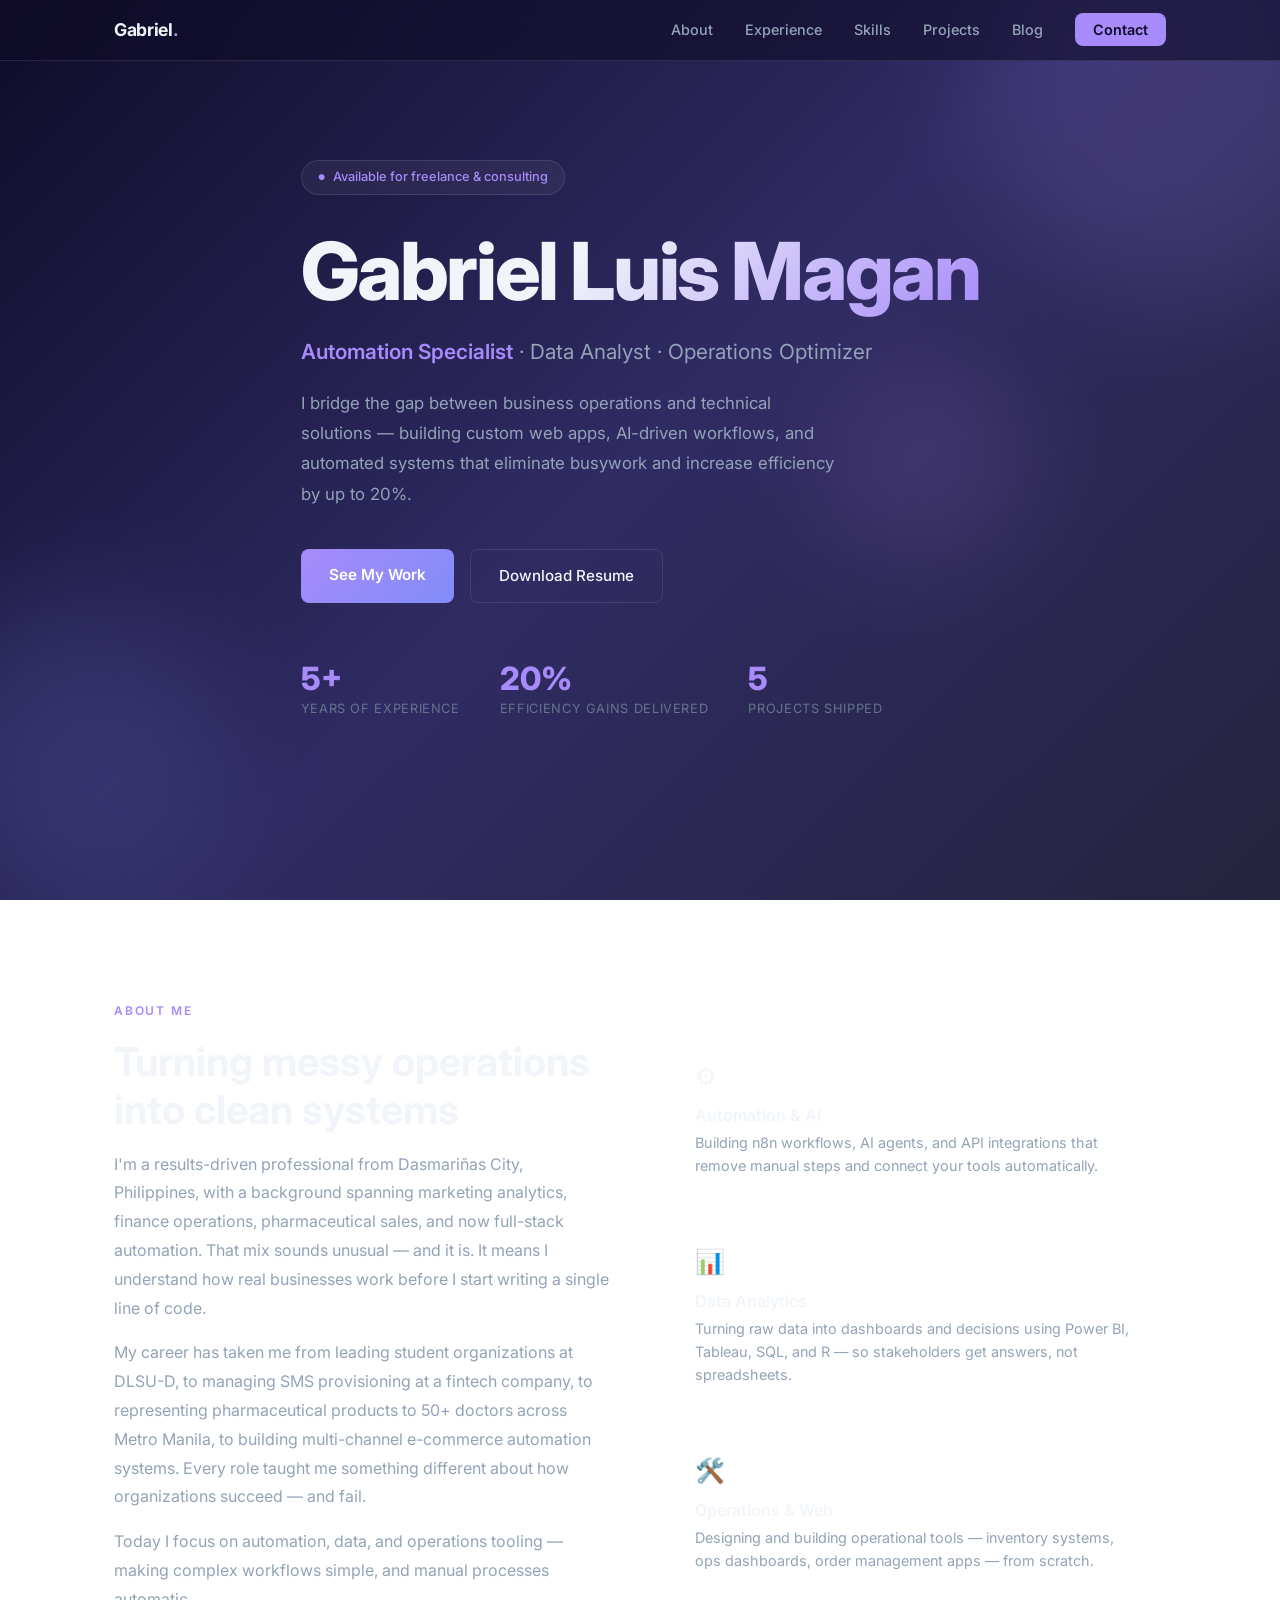
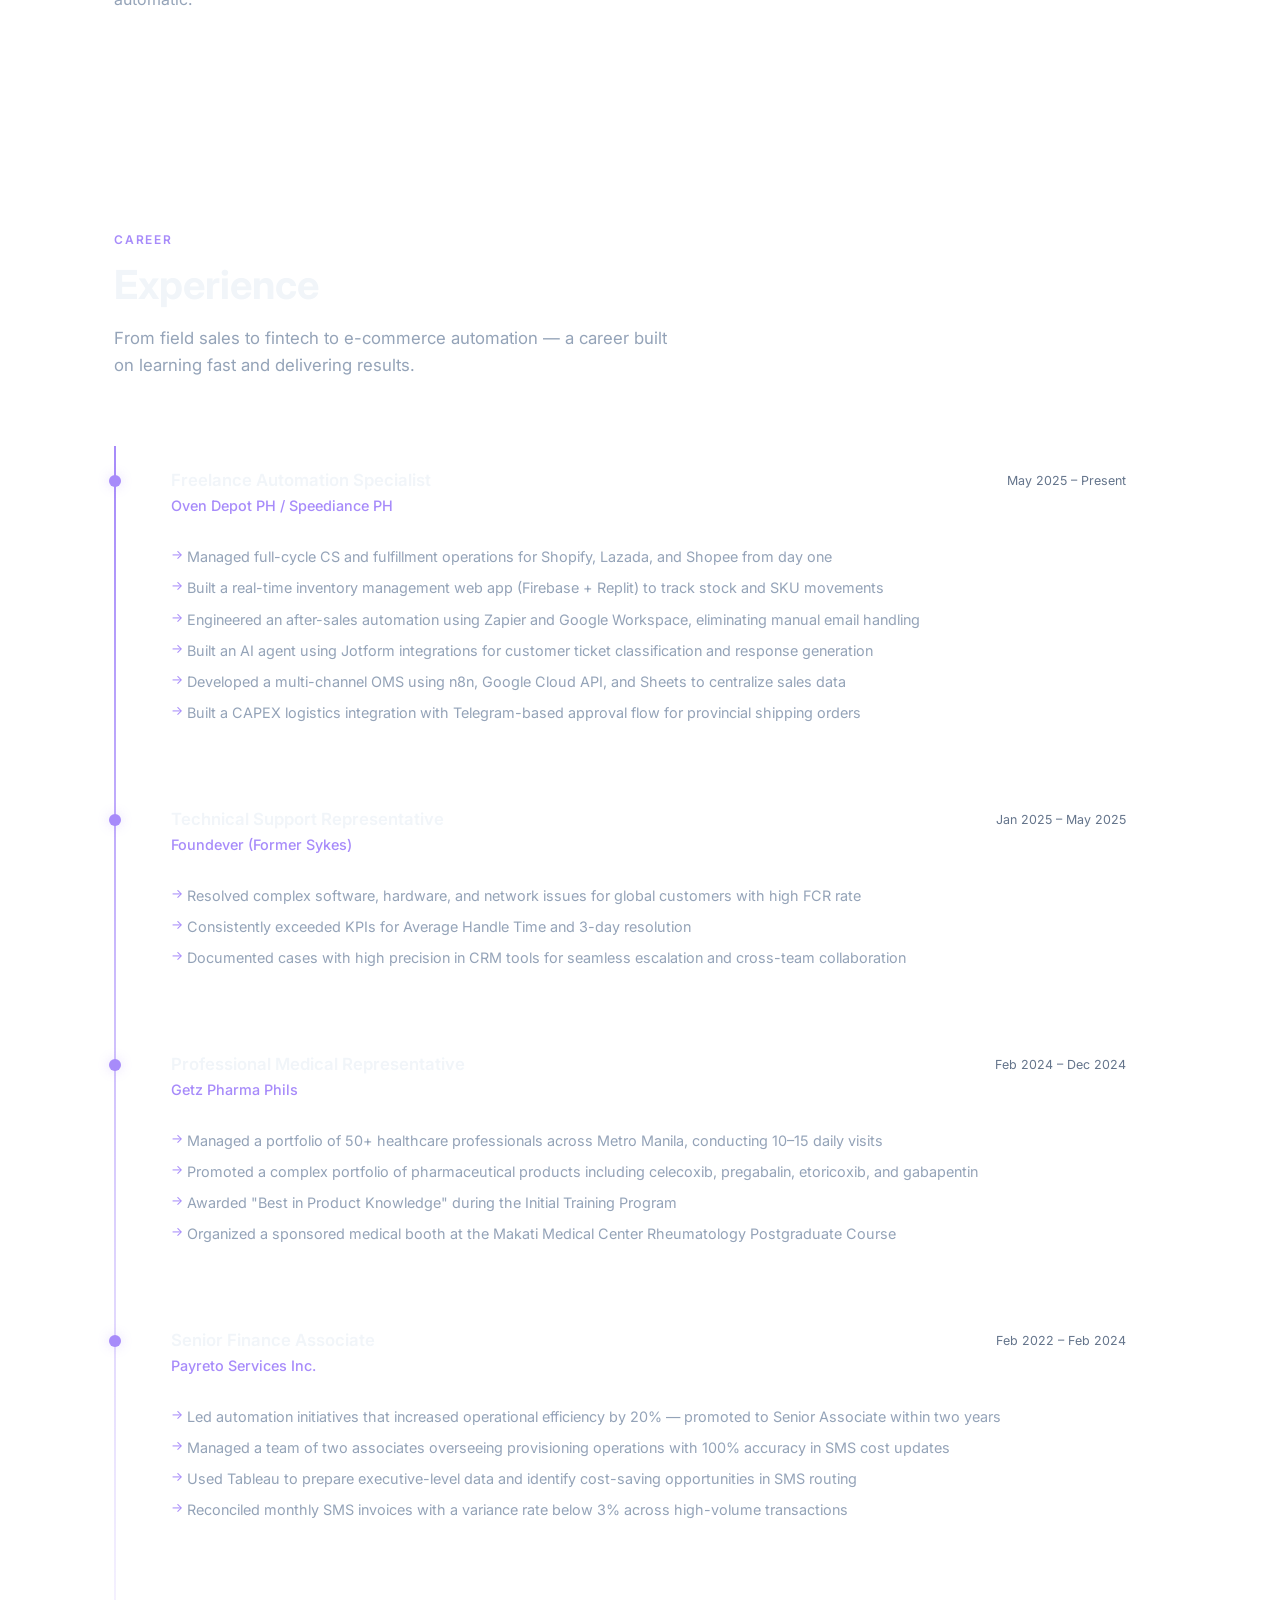
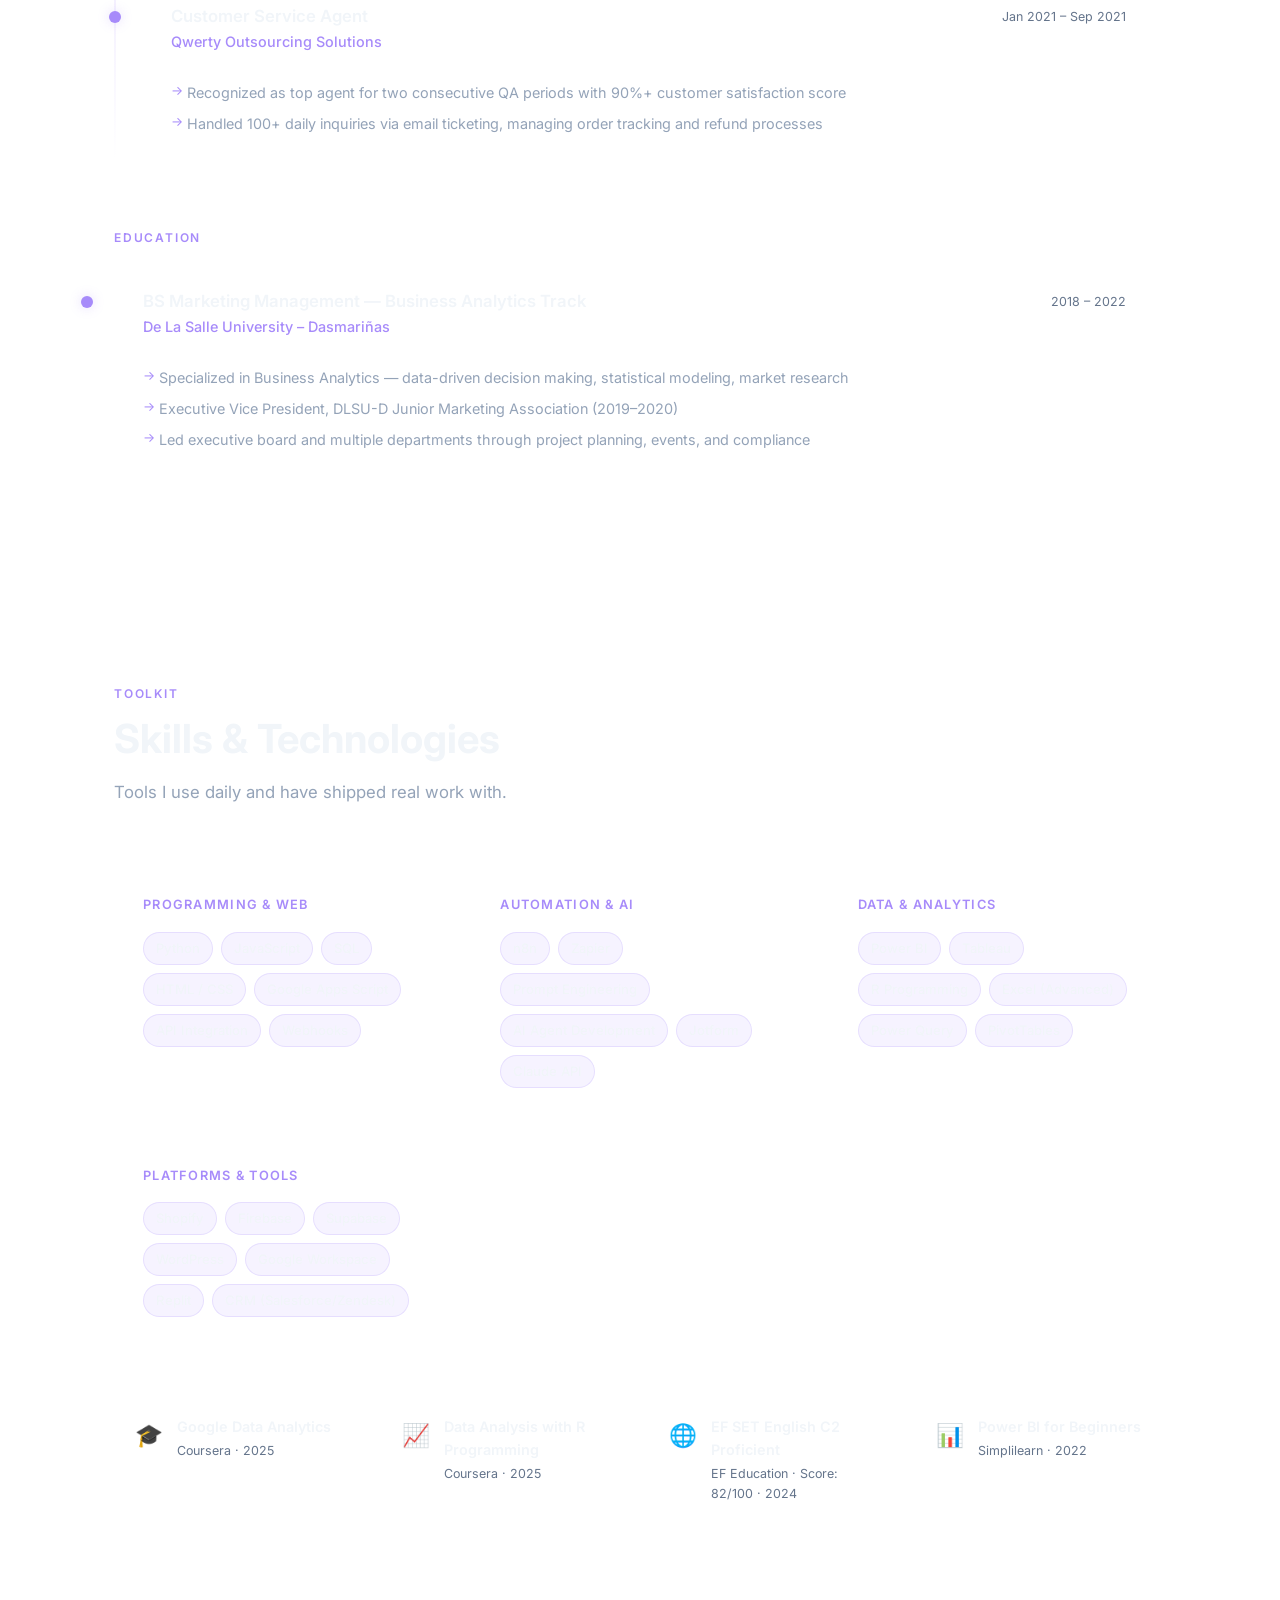
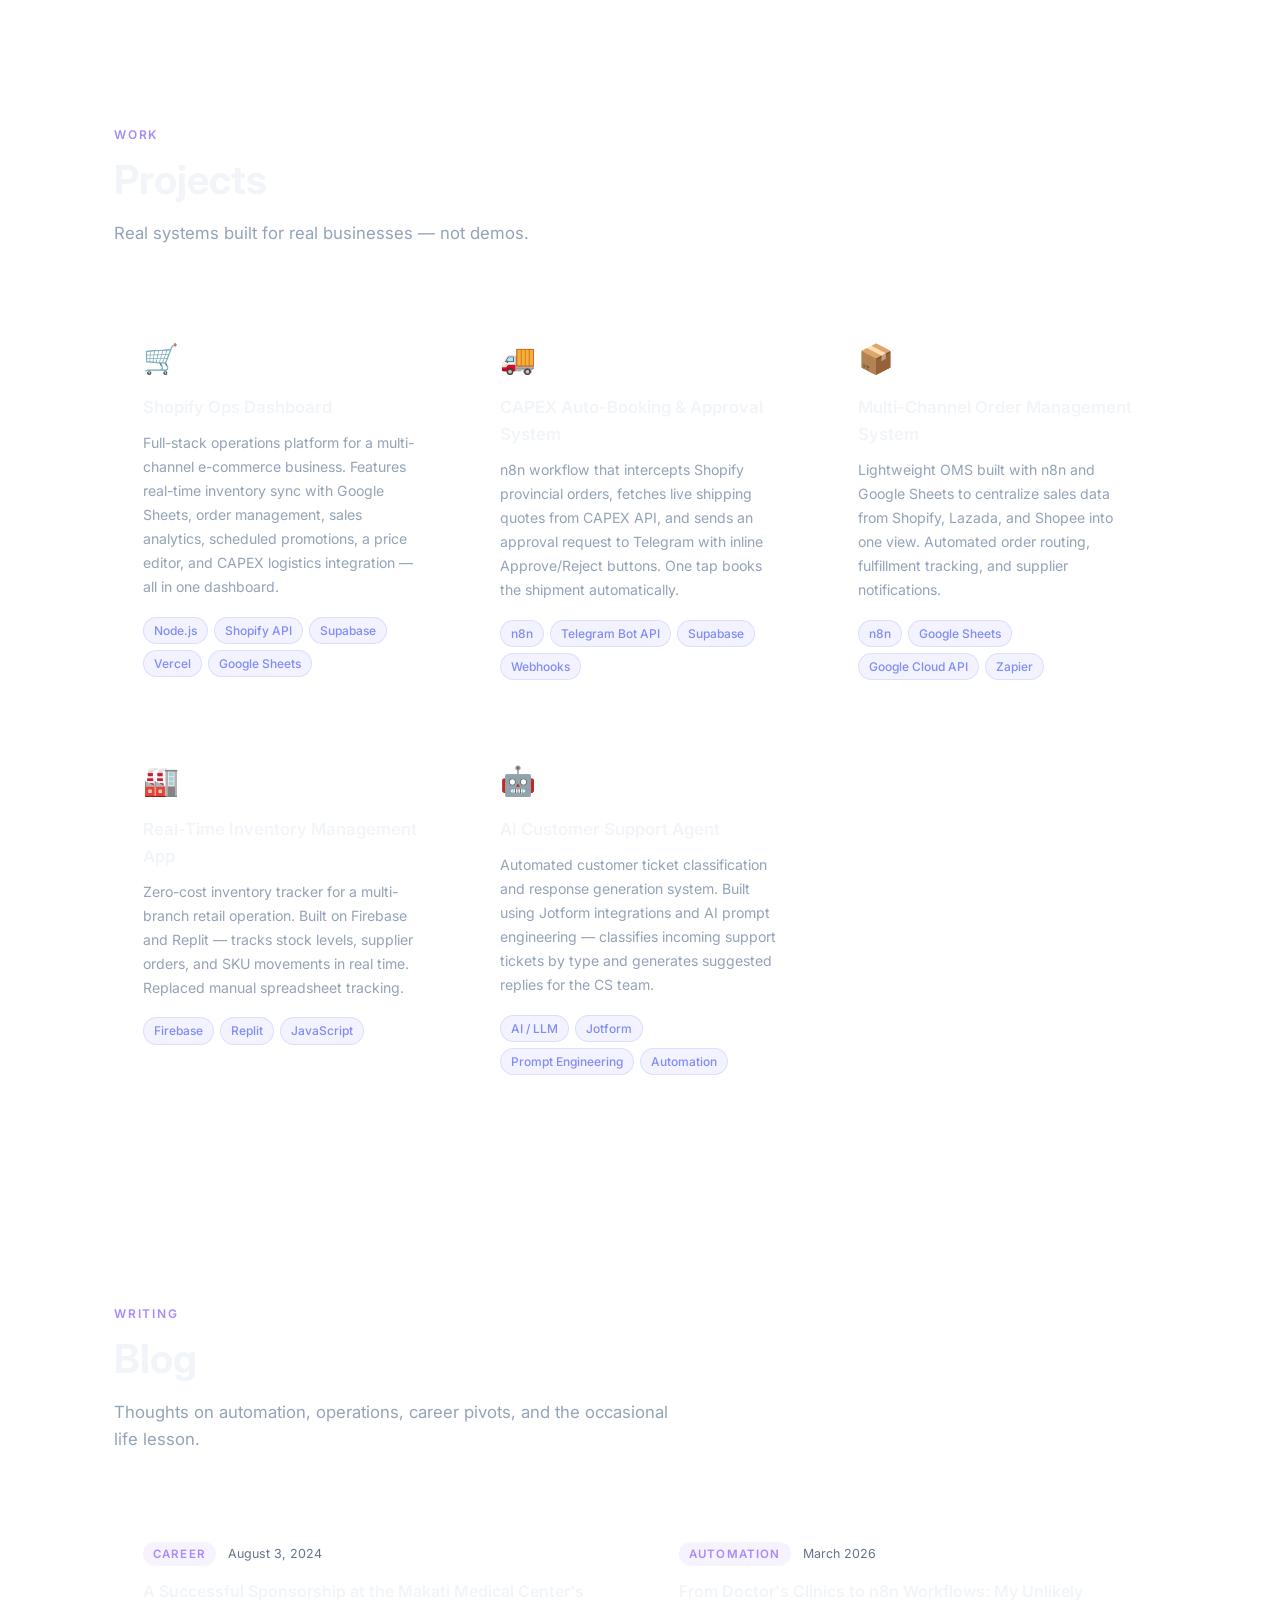
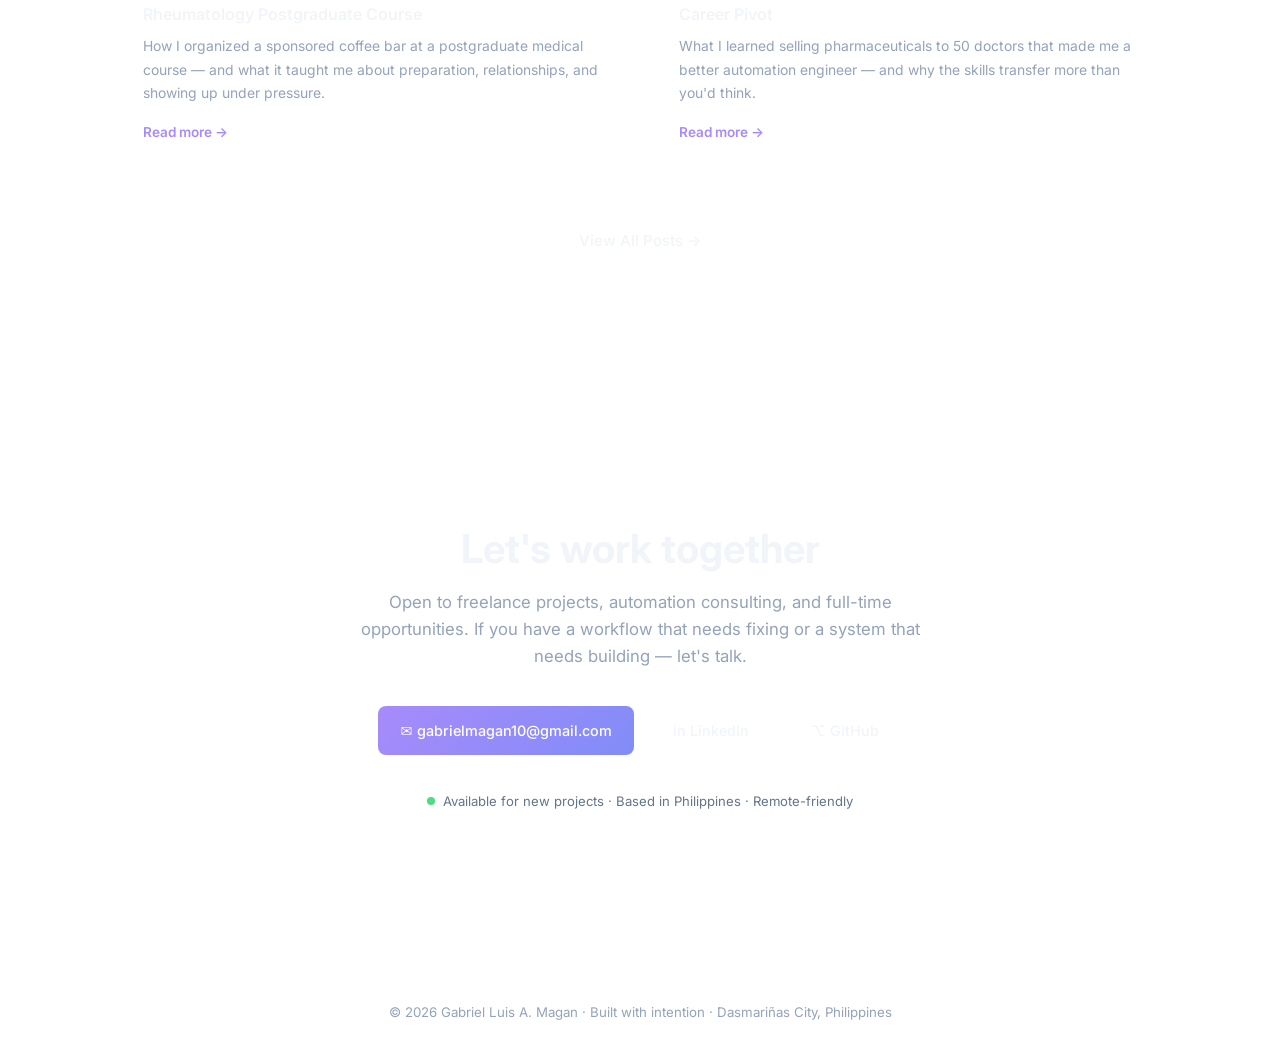
==== index.html @ c0987dbd "Initial commit — Gabriel Magan portfolio v2 Glassmorphism dark theme, full portfolio with experience" ====
<!DOCTYPE html>
<html lang="en">
<head>
  <meta charset="UTF-8" />
  <meta name="viewport" content="width=device-width, initial-scale=1.0" />
  <title>Gabriel Magan — Automation Specialist & Data Analyst</title>
  <meta name="description" content="Gabriel Luis Magan — Automation Specialist, Data Analyst, and Operations Optimizer based in the Philippines. Building systems that eliminate busywork and make data useful." />
  <meta property="og:title" content="Gabriel Magan — Automation Specialist & Data Analyst" />
  <meta property="og:description" content="Building systems that eliminate busywork, connect platforms, and make data useful." />
  <meta property="og:type" content="website" />
  <link rel="stylesheet" href="css/style.css" />
</head>
<body>

<!-- ══════════════════════════════════════
     NAVIGATION
══════════════════════════════════════ -->
<nav>
  <div class="nav-inner">
    <a href="#hero" class="nav-logo">Gabriel<span>.</span></a>
    <ul class="nav-links" id="navLinks">
      <li><a href="#about">About</a></li>
      <li><a href="#experience">Experience</a></li>
      <li><a href="#skills">Skills</a></li>
      <li><a href="#projects">Projects</a></li>
      <li><a href="#blog">Blog</a></li>
      <li><a href="#contact" class="nav-cta">Contact</a></li>
    </ul>
    <button class="nav-toggle" id="navToggle" aria-label="Toggle navigation">
      <span></span><span></span><span></span>
    </button>
  </div>
</nav>

<!-- ══════════════════════════════════════
     HERO
══════════════════════════════════════ -->
<section id="hero">
  <div class="shapes">
    <div class="shape shape-1"></div>
    <div class="shape shape-2"></div>
    <div class="shape shape-3"></div>
  </div>
  <div class="container">
    <div class="hero-content">
      <div class="hero-badge">Available for freelance & consulting</div>
      <h1 class="hero-name">Gabriel Luis Magan</h1>
      <p class="hero-title">
        <strong>Automation Specialist</strong> · Data Analyst · Operations Optimizer
      </p>
      <p class="hero-desc">
        I bridge the gap between business operations and technical solutions —
        building custom web apps, AI-driven workflows, and automated systems
        that eliminate busywork and increase efficiency by up to 20%.
      </p>
      <div class="hero-actions">
        <a href="#projects" class="btn-primary">See My Work</a>
        <a href="Gabriel_Luis_Magan_Resume_Feb2026.pdf" download class="btn-outline">Download Resume</a>
      </div>
      <div class="hero-stats">
        <div class="stat-item">
          <div class="stat-number">5+</div>
          <div class="stat-label">Years of Experience</div>
        </div>
        <div class="stat-item">
          <div class="stat-number">20%</div>
          <div class="stat-label">Efficiency Gains Delivered</div>
        </div>
        <div class="stat-item">
          <div class="stat-number">5</div>
          <div class="stat-label">Projects Shipped</div>
        </div>
      </div>
    </div>
  </div>
</section>

<!-- ══════════════════════════════════════
     ABOUT
══════════════════════════════════════ -->
<section id="about">
  <div class="container">
    <div class="about-grid">
      <div class="about-text">
        <p class="section-label">About Me</p>
        <h2 class="section-title">Turning messy operations into clean systems</h2>
        <p>
          I'm a results-driven professional from Dasmariñas City, Philippines, with a background spanning
          marketing analytics, finance operations, pharmaceutical sales, and now full-stack automation.
          That mix sounds unusual — and it is. It means I understand how real businesses work before I start
          writing a single line of code.
        </p>
        <p style="margin-top:16px">
          My career has taken me from leading student organizations at DLSU-D, to managing SMS provisioning
          at a fintech company, to representing pharmaceutical products to 50+ doctors across Metro Manila,
          to building multi-channel e-commerce automation systems. Every role taught me something different
          about how organizations succeed — and fail.
        </p>
        <p style="margin-top:16px">
          Today I focus on automation, data, and operations tooling — making complex workflows simple, and
          manual processes automatic.
        </p>
      </div>
      <div class="about-cards">
        <div class="glass about-card">
          <div class="about-card-icon">⚙️</div>
          <h3>Automation & AI</h3>
          <p>Building n8n workflows, AI agents, and API integrations that remove manual steps and connect your tools automatically.</p>
        </div>
        <div class="glass about-card">
          <div class="about-card-icon">📊</div>
          <h3>Data Analytics</h3>
          <p>Turning raw data into dashboards and decisions using Power BI, Tableau, SQL, and R — so stakeholders get answers, not spreadsheets.</p>
        </div>
        <div class="glass about-card">
          <div class="about-card-icon">🛠️</div>
          <h3>Operations & Web</h3>
          <p>Designing and building operational tools — inventory systems, ops dashboards, order management apps — from scratch.</p>
        </div>
      </div>
    </div>
  </div>
</section>

<!-- ══════════════════════════════════════
     EXPERIENCE
══════════════════════════════════════ -->
<section id="experience">
  <div class="container">
    <p class="section-label">Career</p>
    <h2 class="section-title">Experience</h2>
    <p class="section-sub">From field sales to fintech to e-commerce automation — a career built on learning fast and delivering results.</p>

    <div class="timeline">

      <div class="glass timeline-item">
        <div class="timeline-header">
          <div>
            <div class="timeline-role">Freelance Automation Specialist</div>
            <div class="timeline-company">Oven Depot PH / Speediance PH</div>
          </div>
          <span class="timeline-date">May 2025 – Present</span>
        </div>
        <ul class="timeline-bullets">
          <li>Managed full-cycle CS and fulfillment operations for Shopify, Lazada, and Shopee from day one</li>
          <li>Built a real-time inventory management web app (Firebase + Replit) to track stock and SKU movements</li>
          <li>Engineered an after-sales automation using Zapier and Google Workspace, eliminating manual email handling</li>
          <li>Built an AI agent using Jotform integrations for customer ticket classification and response generation</li>
          <li>Developed a multi-channel OMS using n8n, Google Cloud API, and Sheets to centralize sales data</li>
          <li>Built a CAPEX logistics integration with Telegram-based approval flow for provincial shipping orders</li>
        </ul>
      </div>

      <div class="glass timeline-item">
        <div class="timeline-header">
          <div>
            <div class="timeline-role">Technical Support Representative</div>
            <div class="timeline-company">Foundever (Former Sykes)</div>
          </div>
          <span class="timeline-date">Jan 2025 – May 2025</span>
        </div>
        <ul class="timeline-bullets">
          <li>Resolved complex software, hardware, and network issues for global customers with high FCR rate</li>
          <li>Consistently exceeded KPIs for Average Handle Time and 3-day resolution</li>
          <li>Documented cases with high precision in CRM tools for seamless escalation and cross-team collaboration</li>
        </ul>
      </div>

      <div class="glass timeline-item">
        <div class="timeline-header">
          <div>
            <div class="timeline-role">Professional Medical Representative</div>
            <div class="timeline-company">Getz Pharma Phils</div>
          </div>
          <span class="timeline-date">Feb 2024 – Dec 2024</span>
        </div>
        <ul class="timeline-bullets">
          <li>Managed a portfolio of 50+ healthcare professionals across Metro Manila, conducting 10–15 daily visits</li>
          <li>Promoted a complex portfolio of pharmaceutical products including celecoxib, pregabalin, etoricoxib, and gabapentin</li>
          <li>Awarded "Best in Product Knowledge" during the Initial Training Program</li>
          <li>Organized a sponsored medical booth at the Makati Medical Center Rheumatology Postgraduate Course</li>
        </ul>
      </div>

      <div class="glass timeline-item">
        <div class="timeline-header">
          <div>
            <div class="timeline-role">Senior Finance Associate</div>
            <div class="timeline-company">Payreto Services Inc.</div>
          </div>
          <span class="timeline-date">Feb 2022 – Feb 2024</span>
        </div>
        <ul class="timeline-bullets">
          <li>Led automation initiatives that increased operational efficiency by 20% — promoted to Senior Associate within two years</li>
          <li>Managed a team of two associates overseeing provisioning operations with 100% accuracy in SMS cost updates</li>
          <li>Used Tableau to prepare executive-level data and identify cost-saving opportunities in SMS routing</li>
          <li>Reconciled monthly SMS invoices with a variance rate below 3% across high-volume transactions</li>
        </ul>
      </div>

      <div class="glass timeline-item">
        <div class="timeline-header">
          <div>
            <div class="timeline-role">Customer Service Agent</div>
            <div class="timeline-company">Qwerty Outsourcing Solutions</div>
          </div>
          <span class="timeline-date">Jan 2021 – Sep 2021</span>
        </div>
        <ul class="timeline-bullets">
          <li>Recognized as top agent for two consecutive QA periods with 90%+ customer satisfaction score</li>
          <li>Handled 100+ daily inquiries via email ticketing, managing order tracking and refund processes</li>
        </ul>
      </div>

    </div>

    <!-- Education -->
    <div style="margin-top: 60px;">
      <p class="section-label">Education</p>
      <div class="glass timeline-item" style="margin-bottom:0">
        <div class="timeline-header">
          <div>
            <div class="timeline-role">BS Marketing Management — Business Analytics Track</div>
            <div class="timeline-company">De La Salle University – Dasmariñas</div>
          </div>
          <span class="timeline-date">2018 – 2022</span>
        </div>
        <ul class="timeline-bullets">
          <li>Specialized in Business Analytics — data-driven decision making, statistical modeling, market research</li>
          <li>Executive Vice President, DLSU-D Junior Marketing Association (2019–2020)</li>
          <li>Led executive board and multiple departments through project planning, events, and compliance</li>
        </ul>
      </div>
    </div>

  </div>
</section>

<!-- ══════════════════════════════════════
     SKILLS
══════════════════════════════════════ -->
<section id="skills">
  <div class="container">
    <p class="section-label">Toolkit</p>
    <h2 class="section-title">Skills & Technologies</h2>
    <p class="section-sub">Tools I use daily and have shipped real work with.</p>

    <div class="skills-grid">
      <div class="glass skill-group">
        <div class="skill-group-title">Programming & Web</div>
        <div class="skill-tags">
          <span class="skill-tag">Python</span>
          <span class="skill-tag">JavaScript</span>
          <span class="skill-tag">SQL</span>
          <span class="skill-tag">HTML / CSS</span>
          <span class="skill-tag">Google Apps Script</span>
          <span class="skill-tag">API Integration</span>
          <span class="skill-tag">Webhooks</span>
        </div>
      </div>
      <div class="glass skill-group">
        <div class="skill-group-title">Automation & AI</div>
        <div class="skill-tags">
          <span class="skill-tag">n8n</span>
          <span class="skill-tag">Zapier</span>
          <span class="skill-tag">Prompt Engineering</span>
          <span class="skill-tag">AI Agent Development</span>
          <span class="skill-tag">Jotform</span>
          <span class="skill-tag">Claude API</span>
        </div>
      </div>
      <div class="glass skill-group">
        <div class="skill-group-title">Data & Analytics</div>
        <div class="skill-tags">
          <span class="skill-tag">Power BI</span>
          <span class="skill-tag">Tableau</span>
          <span class="skill-tag">R Programming</span>
          <span class="skill-tag">Excel (Advanced)</span>
          <span class="skill-tag">Power Query</span>
          <span class="skill-tag">PivotTables</span>
        </div>
      </div>
      <div class="glass skill-group">
        <div class="skill-group-title">Platforms & Tools</div>
        <div class="skill-tags">
          <span class="skill-tag">Shopify</span>
          <span class="skill-tag">Firebase</span>
          <span class="skill-tag">Supabase</span>
          <span class="skill-tag">WordPress</span>
          <span class="skill-tag">Google Workspace</span>
          <span class="skill-tag">Replit</span>
          <span class="skill-tag">CRM (Salesforce/Zendesk)</span>
        </div>
      </div>
    </div>

    <!-- Certifications -->
    <div class="certs-grid">
      <div class="glass cert-card">
        <div class="cert-icon">🎓</div>
        <div>
          <div class="cert-name">Google Data Analytics</div>
          <div class="cert-issuer">Coursera · 2025</div>
        </div>
      </div>
      <div class="glass cert-card">
        <div class="cert-icon">📈</div>
        <div>
          <div class="cert-name">Data Analysis with R Programming</div>
          <div class="cert-issuer">Coursera · 2025</div>
        </div>
      </div>
      <div class="glass cert-card">
        <div class="cert-icon">🌐</div>
        <div>
          <div class="cert-name">EF SET English C2 Proficient</div>
          <div class="cert-issuer">EF Education · Score: 82/100 · 2024</div>
        </div>
      </div>
      <div class="glass cert-card">
        <div class="cert-icon">📊</div>
        <div>
          <div class="cert-name">Power BI for Beginners</div>
          <div class="cert-issuer">Simplilearn · 2022</div>
        </div>
      </div>
    </div>

  </div>
</section>

<!-- ══════════════════════════════════════
     PROJECTS
══════════════════════════════════════ -->
<section id="projects">
  <div class="container">
    <p class="section-label">Work</p>
    <h2 class="section-title">Projects</h2>
    <p class="section-sub">Real systems built for real businesses — not demos.</p>

    <div class="projects-grid">

      <div class="glass project-card">
        <div class="project-header">
          <div class="project-icon">🛒</div>
        </div>
        <div class="project-title">Shopify Ops Dashboard</div>
        <p class="project-desc">
          Full-stack operations platform for a multi-channel e-commerce business. Features real-time inventory sync with Google Sheets, order management, sales analytics, scheduled promotions, a price editor, and CAPEX logistics integration — all in one dashboard.
        </p>
        <div class="project-tags">
          <span class="project-tag">Node.js</span>
          <span class="project-tag">Shopify API</span>
          <span class="project-tag">Supabase</span>
          <span class="project-tag">Vercel</span>
          <span class="project-tag">Google Sheets</span>
        </div>
      </div>

      <div class="glass project-card">
        <div class="project-header">
          <div class="project-icon">🚚</div>
        </div>
        <div class="project-title">CAPEX Auto-Booking & Approval System</div>
        <p class="project-desc">
          n8n workflow that intercepts Shopify provincial orders, fetches live shipping quotes from CAPEX API, and sends an approval request to Telegram with inline Approve/Reject buttons. One tap books the shipment automatically.
        </p>
        <div class="project-tags">
          <span class="project-tag">n8n</span>
          <span class="project-tag">Telegram Bot API</span>
          <span class="project-tag">Supabase</span>
          <span class="project-tag">Webhooks</span>
        </div>
      </div>

      <div class="glass project-card">
        <div class="project-header">
          <div class="project-icon">📦</div>
        </div>
        <div class="project-title">Multi-Channel Order Management System</div>
        <p class="project-desc">
          Lightweight OMS built with n8n and Google Sheets to centralize sales data from Shopify, Lazada, and Shopee into one view. Automated order routing, fulfillment tracking, and supplier notifications.
        </p>
        <div class="project-tags">
          <span class="project-tag">n8n</span>
          <span class="project-tag">Google Sheets</span>
          <span class="project-tag">Google Cloud API</span>
          <span class="project-tag">Zapier</span>
        </div>
      </div>

      <div class="glass project-card">
        <div class="project-header">
          <div class="project-icon">🏭</div>
        </div>
        <div class="project-title">Real-Time Inventory Management App</div>
        <p class="project-desc">
          Zero-cost inventory tracker for a multi-branch retail operation. Built on Firebase and Replit — tracks stock levels, supplier orders, and SKU movements in real time. Replaced manual spreadsheet tracking.
        </p>
        <div class="project-tags">
          <span class="project-tag">Firebase</span>
          <span class="project-tag">Replit</span>
          <span class="project-tag">JavaScript</span>
        </div>
      </div>

      <div class="glass project-card">
        <div class="project-header">
          <div class="project-icon">🤖</div>
        </div>
        <div class="project-title">AI Customer Support Agent</div>
        <p class="project-desc">
          Automated customer ticket classification and response generation system. Built using Jotform integrations and AI prompt engineering — classifies incoming support tickets by type and generates suggested replies for the CS team.
        </p>
        <div class="project-tags">
          <span class="project-tag">AI / LLM</span>
          <span class="project-tag">Jotform</span>
          <span class="project-tag">Prompt Engineering</span>
          <span class="project-tag">Automation</span>
        </div>
      </div>

    </div>
  </div>
</section>

<!-- ══════════════════════════════════════
     BLOG
══════════════════════════════════════ -->
<section id="blog">
  <div class="container">
    <p class="section-label">Writing</p>
    <h2 class="section-title">Blog</h2>
    <p class="section-sub">Thoughts on automation, operations, career pivots, and the occasional life lesson.</p>

    <div class="blog-grid" id="blogPreview">
      <!-- Loaded by JS -->
    </div>

    <div class="blog-cta">
      <a href="blog/index.html" class="btn-outline">View All Posts →</a>
    </div>
  </div>
</section>

<!-- ══════════════════════════════════════
     CONTACT
══════════════════════════════════════ -->
<section id="contact">
  <div class="container">
    <div class="contact-wrapper">
      <div class="glass contact-card">
        <h2>Let's work together</h2>
        <p>
          Open to freelance projects, automation consulting, and full-time opportunities.
          If you have a workflow that needs fixing or a system that needs building — let's talk.
        </p>
        <div class="contact-links">
          <a href="mailto:gabrielmagan10@gmail.com" class="contact-link contact-link-primary">
            ✉ gabrielmagan10@gmail.com
          </a>
          <a href="https://linkedin.com/in/gabriel-magan" target="_blank" rel="noopener" class="contact-link contact-link-glass">
            in LinkedIn
          </a>
          <a href="https://github.com/individualad3720" target="_blank" rel="noopener" class="contact-link contact-link-glass">
            ⌥ GitHub
          </a>
        </div>
        <div class="contact-availability">
          <span class="avail-dot"></span>
          Available for new projects · Based in Philippines · Remote-friendly
        </div>
      </div>
    </div>
  </div>
</section>

<!-- ══════════════════════════════════════
     FOOTER
══════════════════════════════════════ -->
<footer>
  <div class="container">
    <p>© 2026 Gabriel Luis A. Magan · Built with intention · Dasmariñas City, Philippines</p>
  </div>
</footer>

<script src="js/main.js"></script>
</body>
</html>
---- css/style.css ----
/* =============================================
   GABRIEL MAGAN — Portfolio
   Glassmorphism Dark Theme
   ============================================= */

@import url('https://fonts.googleapis.com/css2?family=Inter:wght@300;400;500;600;700;800&display=swap');

/* ── Reset & Base ── */
*, *::before, *::after { box-sizing: border-box; margin: 0; padding: 0; }

:root {
  --bg-start: #0f0c29;
  --bg-mid: #302b63;
  --bg-end: #24243e;
  --accent: #a78bfa;
  --accent2: #818cf8;
  --accent-glow: rgba(167, 139, 250, 0.3);
  --glass-bg: rgba(255, 255, 255, 0.05);
  --glass-border: rgba(255, 255, 255, 0.1);
  --glass-hover: rgba(255, 255, 255, 0.08);
  --text: #f1f5f9;
  --text-muted: #94a3b8;
  --text-dim: #64748b;
  --radius: 16px;
  --radius-sm: 8px;
  --transition: 0.3s ease;
}

html { scroll-behavior: smooth; }

body {
  font-family: 'Inter', system-ui, sans-serif;
  background: linear-gradient(135deg, var(--bg-start) 0%, var(--bg-mid) 50%, var(--bg-end) 100%);
  background-attachment: fixed;
  color: var(--text);
  line-height: 1.6;
  min-height: 100vh;
  overflow-x: hidden;
}

/* ── Typography ── */
h1, h2, h3, h4 { line-height: 1.2; font-weight: 700; }
h1 { font-size: clamp(2.5rem, 6vw, 4.5rem); }
h2 { font-size: clamp(1.8rem, 4vw, 2.5rem); }
h3 { font-size: 1.25rem; font-weight: 600; }
p { color: var(--text-muted); }
a { color: var(--accent); text-decoration: none; transition: color var(--transition); }
a:hover { color: var(--accent2); }

/* ── Layout ── */
.container { max-width: 1100px; margin: 0 auto; padding: 0 24px; }
section { padding: 100px 0; }

.section-label {
  font-size: 0.75rem;
  font-weight: 600;
  letter-spacing: 0.15em;
  text-transform: uppercase;
  color: var(--accent);
  margin-bottom: 12px;
}

.section-title {
  font-size: clamp(1.8rem, 4vw, 2.5rem);
  margin-bottom: 16px;
}

.section-sub {
  color: var(--text-muted);
  font-size: 1.05rem;
  max-width: 560px;
  margin-bottom: 60px;
}

/* ── Glass Card ── */
.glass {
  background: var(--glass-bg);
  backdrop-filter: blur(12px);
  -webkit-backdrop-filter: blur(12px);
  border: 1px solid var(--glass-border);
  border-radius: var(--radius);
  transition: background var(--transition), border-color var(--transition), transform var(--transition);
}
.glass:hover {
  background: var(--glass-hover);
  border-color: rgba(167, 139, 250, 0.25);
  transform: translateY(-2px);
}

/* ── Navigation ── */
nav {
  position: fixed;
  top: 0; left: 0; right: 0;
  z-index: 100;
  padding: 16px 0;
  background: rgba(15, 12, 41, 0.6);
  backdrop-filter: blur(20px);
  -webkit-backdrop-filter: blur(20px);
  border-bottom: 1px solid var(--glass-border);
  transition: background var(--transition);
}

.nav-inner {
  display: flex;
  align-items: center;
  justify-content: space-between;
  max-width: 1100px;
  margin: 0 auto;
  padding: 0 24px;
}

.nav-logo {
  font-weight: 700;
  font-size: 1.1rem;
  color: var(--text);
  letter-spacing: -0.02em;
}
.nav-logo span { color: var(--accent); }

.nav-links {
  display: flex;
  gap: 32px;
  list-style: none;
}
.nav-links a {
  color: var(--text-muted);
  font-size: 0.9rem;
  font-weight: 500;
  transition: color var(--transition);
}
.nav-links a:hover { color: var(--accent); }

.nav-cta {
  background: var(--accent);
  color: #0f0c29 !important;
  padding: 8px 18px;
  border-radius: 8px;
  font-weight: 600 !important;
}
.nav-cta:hover { background: var(--accent2); color: #fff !important; }

.nav-toggle {
  display: none;
  flex-direction: column;
  gap: 5px;
  cursor: pointer;
  background: none;
  border: none;
  padding: 4px;
}
.nav-toggle span {
  display: block;
  width: 22px;
  height: 2px;
  background: var(--text);
  border-radius: 2px;
  transition: var(--transition);
}

/* ── Floating Shapes (Hero decoration) ── */
.shapes {
  position: absolute;
  inset: 0;
  overflow: hidden;
  pointer-events: none;
}
.shape {
  position: absolute;
  border-radius: 50%;
  filter: blur(60px);
  opacity: 0.15;
  animation: float 8s ease-in-out infinite;
}
.shape-1 { width: 400px; height: 400px; background: var(--accent); top: -100px; right: -100px; animation-delay: 0s; }
.shape-2 { width: 300px; height: 300px; background: #818cf8; bottom: 0; left: -80px; animation-delay: -3s; }
.shape-3 { width: 200px; height: 200px; background: #c084fc; top: 40%; right: 20%; animation-delay: -5s; }

@keyframes float {
  0%, 100% { transform: translateY(0) scale(1); }
  50% { transform: translateY(-30px) scale(1.05); }
}

/* ── Hero Section ── */
#hero {
  position: relative;
  min-height: 100vh;
  display: flex;
  align-items: center;
  padding-top: 80px;
}

.hero-content { position: relative; z-index: 1; max-width: 700px; }

.hero-badge {
  display: inline-flex;
  align-items: center;
  gap: 8px;
  background: var(--glass-bg);
  border: 1px solid var(--glass-border);
  border-radius: 100px;
  padding: 6px 16px;
  font-size: 0.8rem;
  color: var(--accent);
  font-weight: 500;
  margin-bottom: 28px;
}
.hero-badge::before { content: '●'; font-size: 0.5rem; animation: pulse 2s ease-in-out infinite; }
@keyframes pulse { 0%, 100% { opacity: 1; } 50% { opacity: 0.3; } }

.hero-name {
  font-size: clamp(3rem, 7vw, 5rem);
  font-weight: 800;
  letter-spacing: -0.03em;
  margin-bottom: 16px;
  background: linear-gradient(135deg, #f1f5f9 40%, var(--accent));
  -webkit-background-clip: text;
  -webkit-text-fill-color: transparent;
  background-clip: text;
}

.hero-title {
  font-size: clamp(1rem, 2.5vw, 1.3rem);
  color: var(--text-muted);
  font-weight: 400;
  margin-bottom: 20px;
}
.hero-title strong { color: var(--accent); font-weight: 600; }

.hero-desc {
  font-size: 1.05rem;
  color: var(--text-muted);
  max-width: 540px;
  margin-bottom: 40px;
  line-height: 1.8;
}

.hero-actions { display: flex; gap: 16px; flex-wrap: wrap; }

.btn-primary {
  background: linear-gradient(135deg, var(--accent), var(--accent2));
  color: #fff;
  padding: 14px 28px;
  border-radius: var(--radius-sm);
  font-weight: 600;
  font-size: 0.95rem;
  transition: opacity var(--transition), transform var(--transition);
  display: inline-block;
}
.btn-primary:hover { opacity: 0.9; transform: translateY(-1px); color: #fff; }

.btn-outline {
  background: transparent;
  color: var(--text);
  padding: 14px 28px;
  border-radius: var(--radius-sm);
  font-weight: 500;
  font-size: 0.95rem;
  border: 1px solid var(--glass-border);
  transition: border-color var(--transition), background var(--transition), transform var(--transition);
  display: inline-block;
}
.btn-outline:hover { border-color: var(--accent); background: var(--glass-bg); color: var(--text); transform: translateY(-1px); }

.hero-stats {
  display: flex;
  gap: 40px;
  margin-top: 60px;
  flex-wrap: wrap;
}
.stat-item {}
.stat-number { font-size: 2rem; font-weight: 800; color: var(--accent); line-height: 1; }
.stat-label { font-size: 0.8rem; color: var(--text-dim); margin-top: 4px; text-transform: uppercase; letter-spacing: 0.05em; }

/* ── About Section ── */
#about { background: transparent; }

.about-grid {
  display: grid;
  grid-template-columns: 1fr 1fr;
  gap: 60px;
  align-items: center;
}

.about-text p { margin-bottom: 16px; line-height: 1.8; }

.about-cards {
  display: flex;
  flex-direction: column;
  gap: 16px;
}

.about-card {
  padding: 24px;
}

.about-card-icon {
  font-size: 1.5rem;
  margin-bottom: 10px;
}

.about-card h3 { font-size: 1rem; margin-bottom: 6px; }
.about-card p { font-size: 0.9rem; }

/* ── Experience Section ── */
#experience { background: transparent; }

.timeline { position: relative; padding-left: 28px; }
.timeline::before {
  content: '';
  position: absolute;
  left: 0; top: 8px; bottom: 8px;
  width: 2px;
  background: linear-gradient(to bottom, var(--accent), transparent);
}

.timeline-item {
  position: relative;
  padding: 28px;
  margin-bottom: 20px;
}

.timeline-item::before {
  content: '';
  position: absolute;
  left: -34px; top: 36px;
  width: 12px; height: 12px;
  border-radius: 50%;
  background: var(--accent);
  box-shadow: 0 0 12px var(--accent-glow);
}

.timeline-header {
  display: flex;
  justify-content: space-between;
  align-items: flex-start;
  flex-wrap: wrap;
  gap: 8px;
  margin-bottom: 4px;
}

.timeline-role { font-size: 1.05rem; font-weight: 600; color: var(--text); }
.timeline-company { font-size: 0.9rem; color: var(--accent); font-weight: 500; margin-bottom: 12px; }
.timeline-date {
  font-size: 0.78rem;
  color: var(--text-dim);
  background: var(--glass-bg);
  border: 1px solid var(--glass-border);
  padding: 3px 10px;
  border-radius: 100px;
  white-space: nowrap;
}

.timeline-bullets { list-style: none; margin-top: 12px; }
.timeline-bullets li {
  font-size: 0.9rem;
  color: var(--text-muted);
  padding: 4px 0 4px 16px;
  position: relative;
}
.timeline-bullets li::before {
  content: '→';
  position: absolute;
  left: 0;
  color: var(--accent);
  font-size: 0.8rem;
}

/* ── Skills Section ── */
#skills { background: transparent; }

.skills-grid {
  display: grid;
  grid-template-columns: repeat(auto-fit, minmax(250px, 1fr));
  gap: 20px;
}

.skill-group { padding: 28px; }
.skill-group-title {
  font-size: 0.8rem;
  font-weight: 600;
  text-transform: uppercase;
  letter-spacing: 0.1em;
  color: var(--accent);
  margin-bottom: 16px;
}

.skill-tags { display: flex; flex-wrap: wrap; gap: 8px; }
.skill-tag {
  background: rgba(167, 139, 250, 0.1);
  border: 1px solid rgba(167, 139, 250, 0.2);
  color: var(--text);
  padding: 5px 12px;
  border-radius: 100px;
  font-size: 0.82rem;
  font-weight: 500;
  transition: background var(--transition), border-color var(--transition);
}
.skill-tag:hover { background: rgba(167, 139, 250, 0.2); border-color: var(--accent); }

/* ── Certifications ── */
.certs-grid {
  display: grid;
  grid-template-columns: repeat(auto-fit, minmax(220px, 1fr));
  gap: 16px;
  margin-top: 48px;
}

.cert-card {
  padding: 20px;
  display: flex;
  align-items: flex-start;
  gap: 14px;
}

.cert-icon { font-size: 1.4rem; flex-shrink: 0; margin-top: 2px; }
.cert-name { font-size: 0.9rem; font-weight: 600; margin-bottom: 3px; }
.cert-issuer { font-size: 0.78rem; color: var(--text-dim); }

/* ── Projects Section ── */
#projects { background: transparent; }

.projects-grid {
  display: grid;
  grid-template-columns: repeat(auto-fit, minmax(320px, 1fr));
  gap: 20px;
}

.project-card { padding: 28px; }

.project-header {
  display: flex;
  justify-content: space-between;
  align-items: flex-start;
  margin-bottom: 12px;
}

.project-icon { font-size: 1.8rem; }
.project-links { display: flex; gap: 10px; }
.project-link {
  color: var(--text-muted);
  font-size: 1.1rem;
  transition: color var(--transition);
}
.project-link:hover { color: var(--accent); }

.project-title { font-size: 1.05rem; font-weight: 600; margin-bottom: 10px; }
.project-desc { font-size: 0.88rem; line-height: 1.7; margin-bottom: 18px; }

.project-tags { display: flex; flex-wrap: wrap; gap: 6px; }
.project-tag {
  background: rgba(129, 140, 248, 0.1);
  border: 1px solid rgba(129, 140, 248, 0.2);
  color: var(--accent2);
  padding: 3px 10px;
  border-radius: 100px;
  font-size: 0.75rem;
  font-weight: 500;
}

/* ── Blog Section ── */
#blog { background: transparent; }

.blog-grid {
  display: grid;
  grid-template-columns: repeat(auto-fit, minmax(300px, 1fr));
  gap: 20px;
  margin-bottom: 40px;
}

.blog-card { padding: 28px; }

.blog-meta {
  display: flex;
  align-items: center;
  gap: 12px;
  margin-bottom: 14px;
}
.blog-category {
  font-size: 0.72rem;
  font-weight: 600;
  text-transform: uppercase;
  letter-spacing: 0.1em;
  color: var(--accent);
  background: rgba(167, 139, 250, 0.1);
  padding: 3px 10px;
  border-radius: 100px;
}
.blog-date { font-size: 0.78rem; color: var(--text-dim); }

.blog-title { font-size: 1rem; font-weight: 600; margin-bottom: 10px; line-height: 1.4; }
.blog-excerpt { font-size: 0.87rem; line-height: 1.7; }
.blog-read-more {
  display: inline-block;
  margin-top: 16px;
  font-size: 0.85rem;
  font-weight: 600;
  color: var(--accent);
  transition: gap var(--transition);
}
.blog-read-more:hover { color: var(--accent2); }

.blog-cta { text-align: center; }

/* ── Contact Section ── */
#contact { background: transparent; }

.contact-wrapper {
  max-width: 680px;
  margin: 0 auto;
  text-align: center;
}

.contact-card { padding: 56px 48px; }
.contact-card h2 { margin-bottom: 16px; }
.contact-card p { margin-bottom: 36px; font-size: 1.05rem; }

.contact-links {
  display: flex;
  justify-content: center;
  gap: 16px;
  flex-wrap: wrap;
  margin-bottom: 36px;
}

.contact-link {
  display: flex;
  align-items: center;
  gap: 8px;
  padding: 12px 22px;
  border-radius: var(--radius-sm);
  font-weight: 500;
  font-size: 0.9rem;
  transition: all var(--transition);
}

.contact-link-primary {
  background: linear-gradient(135deg, var(--accent), var(--accent2));
  color: #fff;
}
.contact-link-primary:hover { opacity: 0.9; color: #fff; transform: translateY(-1px); }

.contact-link-glass {
  background: var(--glass-bg);
  border: 1px solid var(--glass-border);
  color: var(--text);
}
.contact-link-glass:hover { border-color: var(--accent); color: var(--accent); transform: translateY(-1px); }

.contact-availability {
  font-size: 0.82rem;
  color: var(--text-dim);
  display: flex;
  align-items: center;
  justify-content: center;
  gap: 8px;
}
.avail-dot { width: 8px; height: 8px; border-radius: 50%; background: #4ade80; display: inline-block; animation: pulse 2s ease-in-out infinite; }

/* ── Footer ── */
footer {
  border-top: 1px solid var(--glass-border);
  padding: 32px 0;
  text-align: center;
  color: var(--text-dim);
  font-size: 0.83rem;
}

/* ── Blog Page ── */
.blog-page-hero {
  padding: 140px 0 80px;
  text-align: center;
}

.blog-list { padding: 0 0 100px; }
.blog-list-grid {
  display: grid;
  grid-template-columns: repeat(auto-fit, minmax(320px, 1fr));
  gap: 24px;
}

/* Post reader */
.post-container {
  max-width: 760px;
  margin: 0 auto;
  padding: 140px 24px 100px;
}

.post-header { margin-bottom: 48px; text-align: center; }
.post-header h1 { margin-bottom: 16px; }
.post-body { line-height: 1.9; font-size: 1.05rem; color: var(--text-muted); }
.post-body h2 { color: var(--text); margin: 40px 0 16px; font-size: 1.4rem; }
.post-body h3 { color: var(--text); margin: 28px 0 12px; }
.post-body p { margin-bottom: 20px; }
.post-body strong { color: var(--text); }

/* ── Responsive ── */
@media (max-width: 768px) {
  section { padding: 72px 0; }

  .nav-links { display: none; flex-direction: column; gap: 20px; position: absolute; top: 100%; left: 0; right: 0; background: rgba(15, 12, 41, 0.95); backdrop-filter: blur(20px); padding: 28px 24px; border-bottom: 1px solid var(--glass-border); }
  .nav-links.open { display: flex; }
  .nav-toggle { display: flex; }

  .about-grid { grid-template-columns: 1fr; gap: 40px; }
  .timeline { padding-left: 20px; }
  .contact-card { padding: 36px 24px; }
  .hero-stats { gap: 28px; }

  .projects-grid { grid-template-columns: 1fr; }
  .blog-grid { grid-template-columns: 1fr; }
}
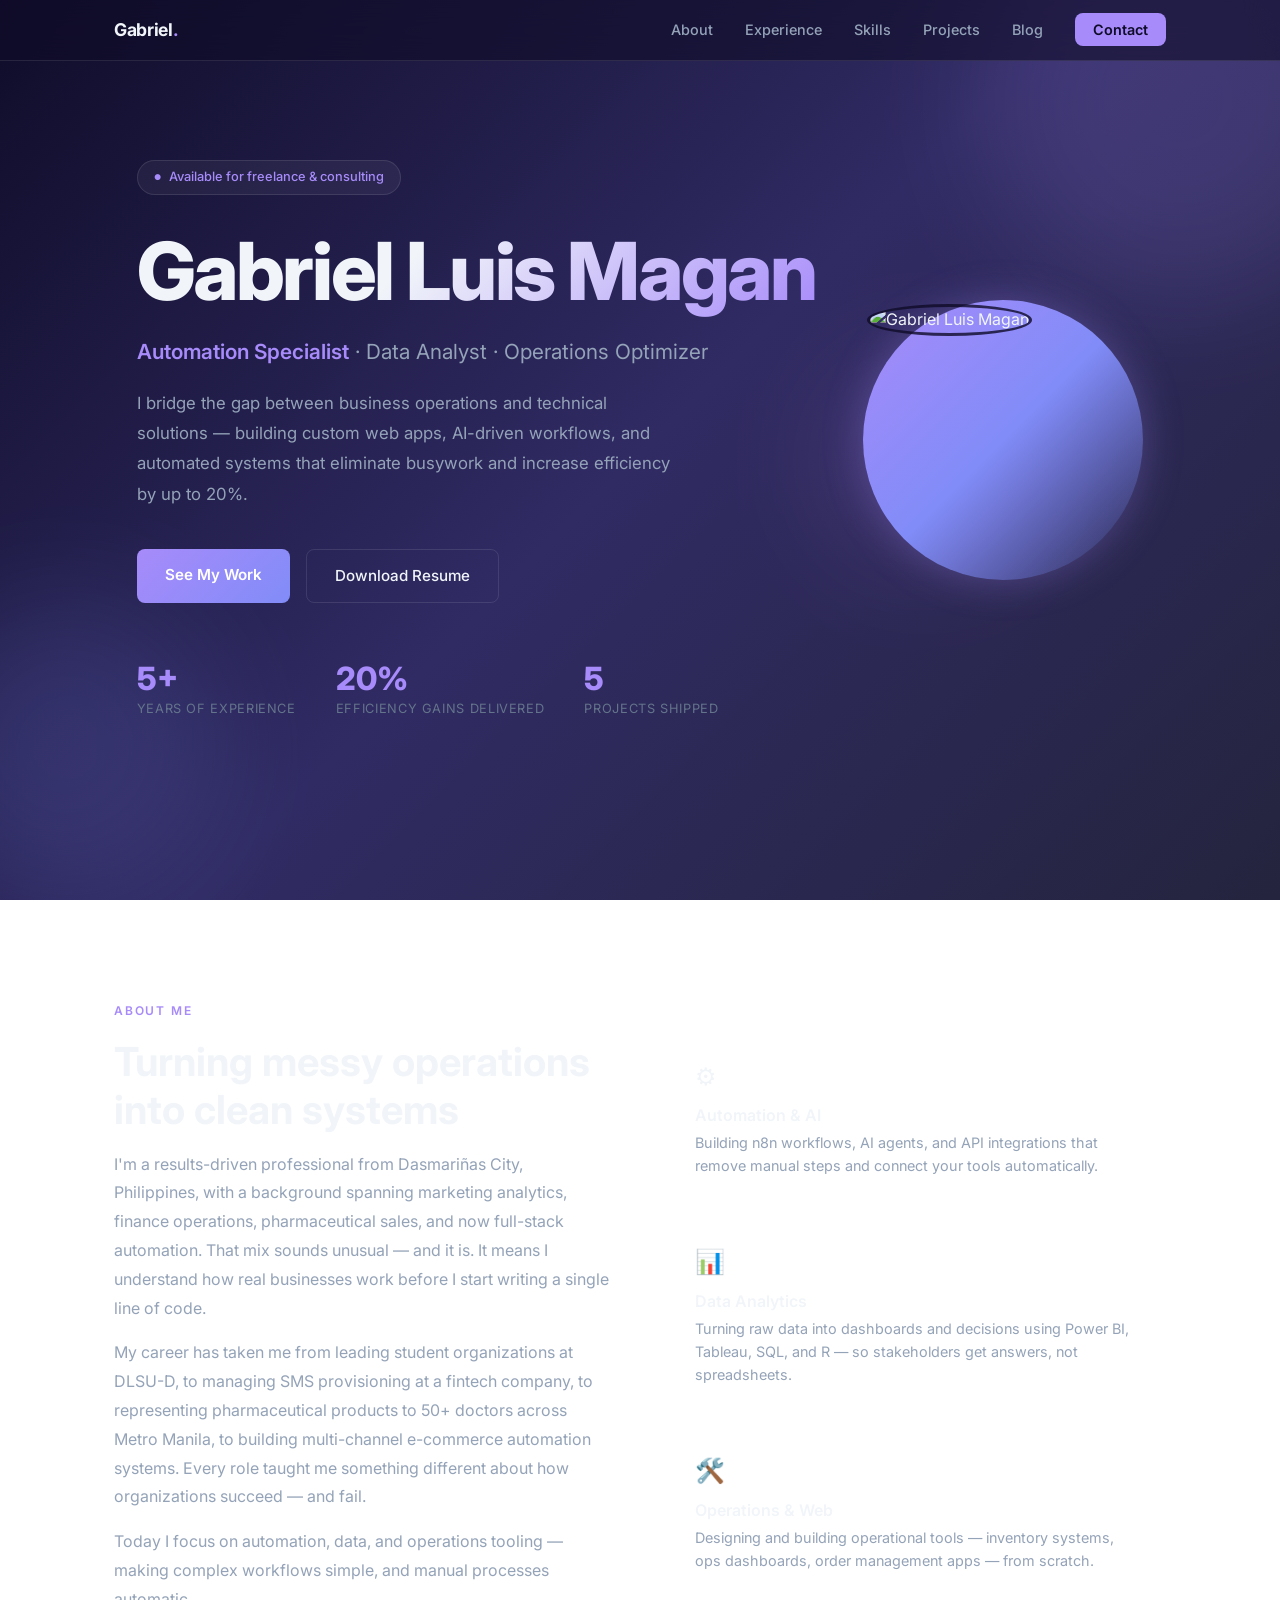
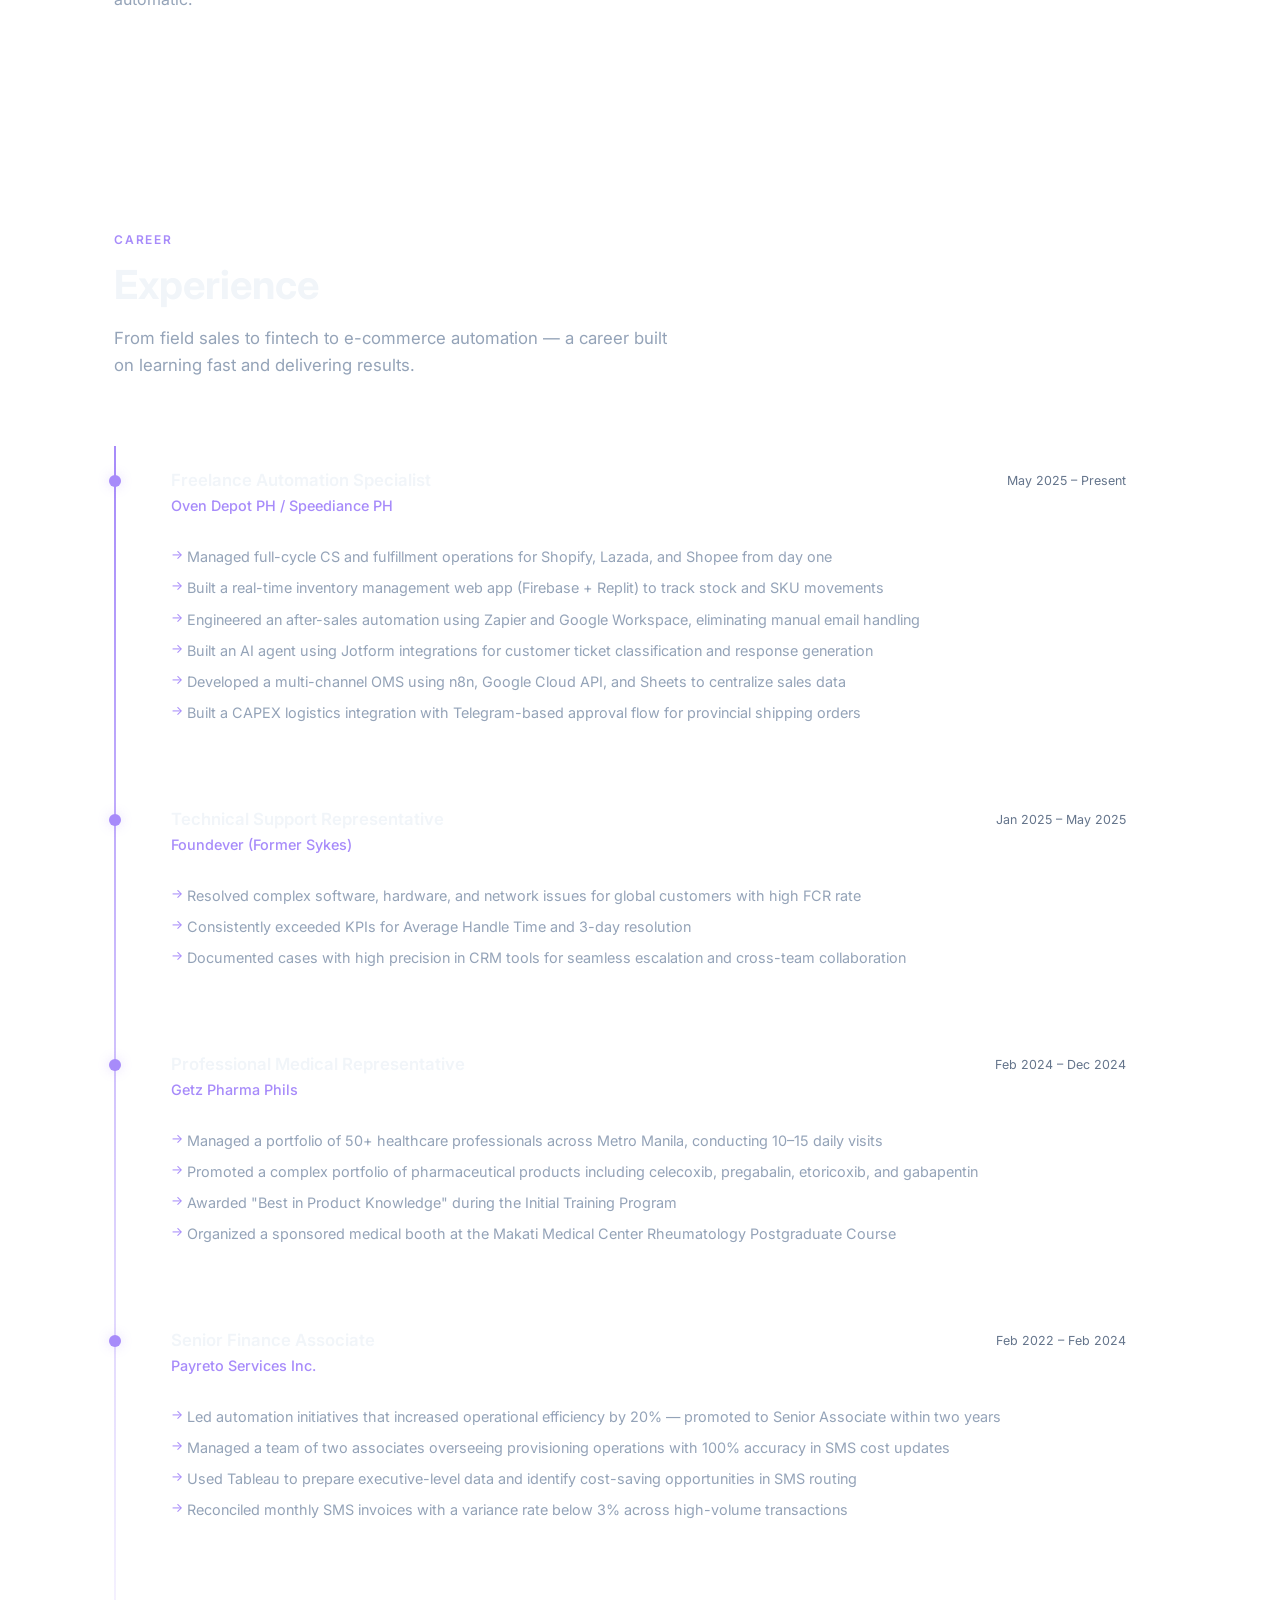
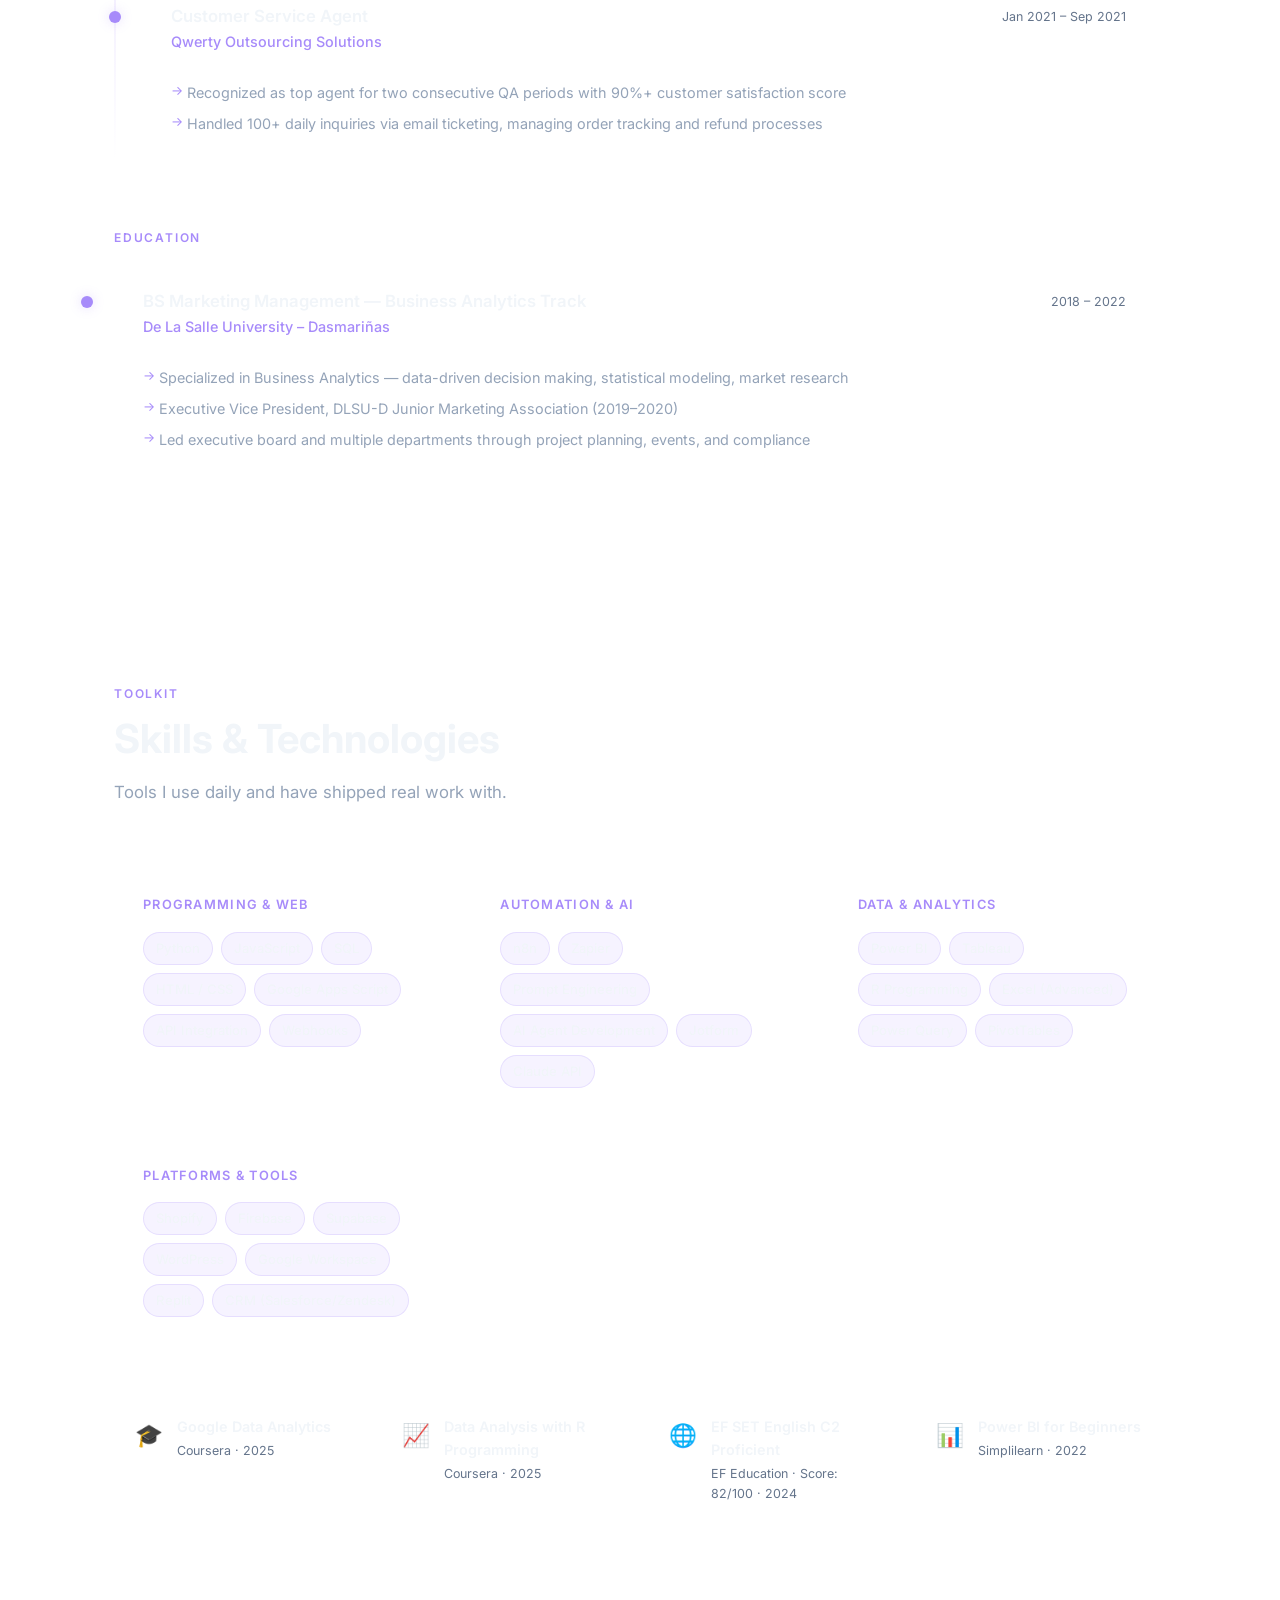
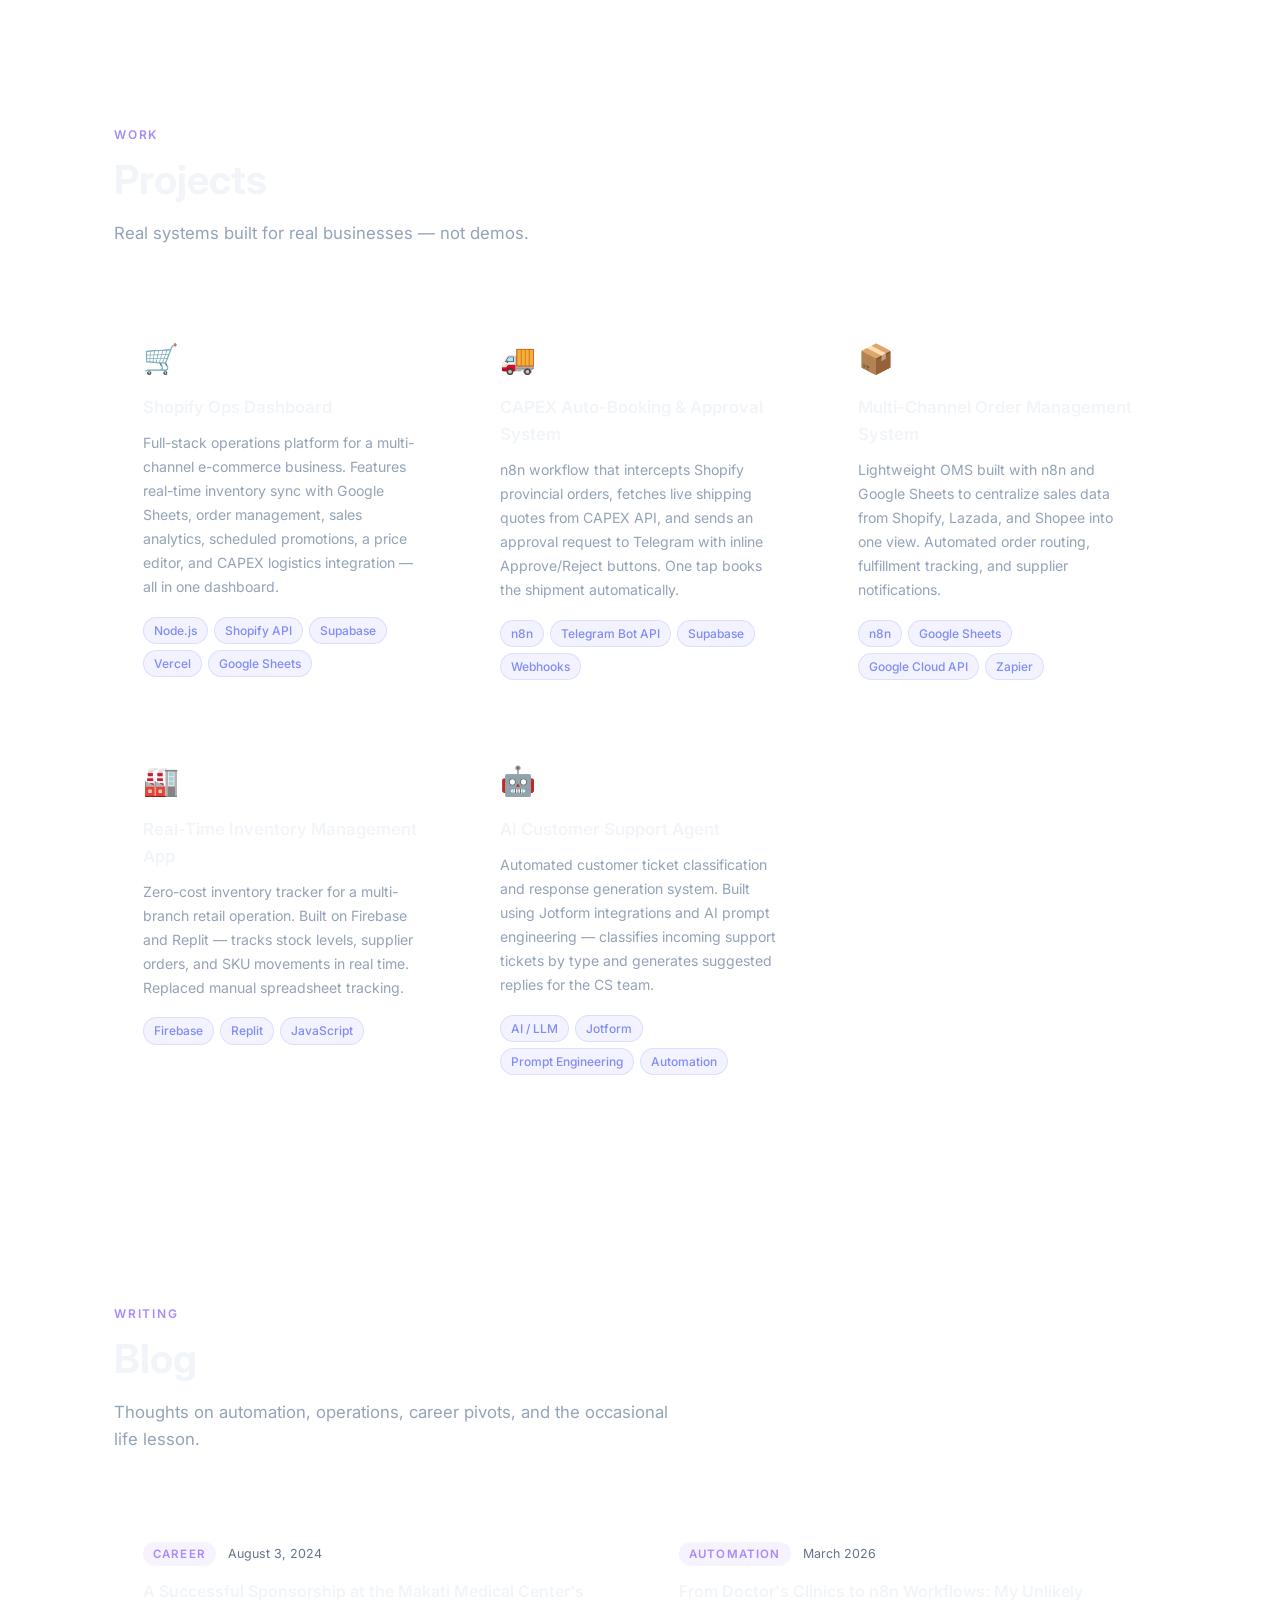
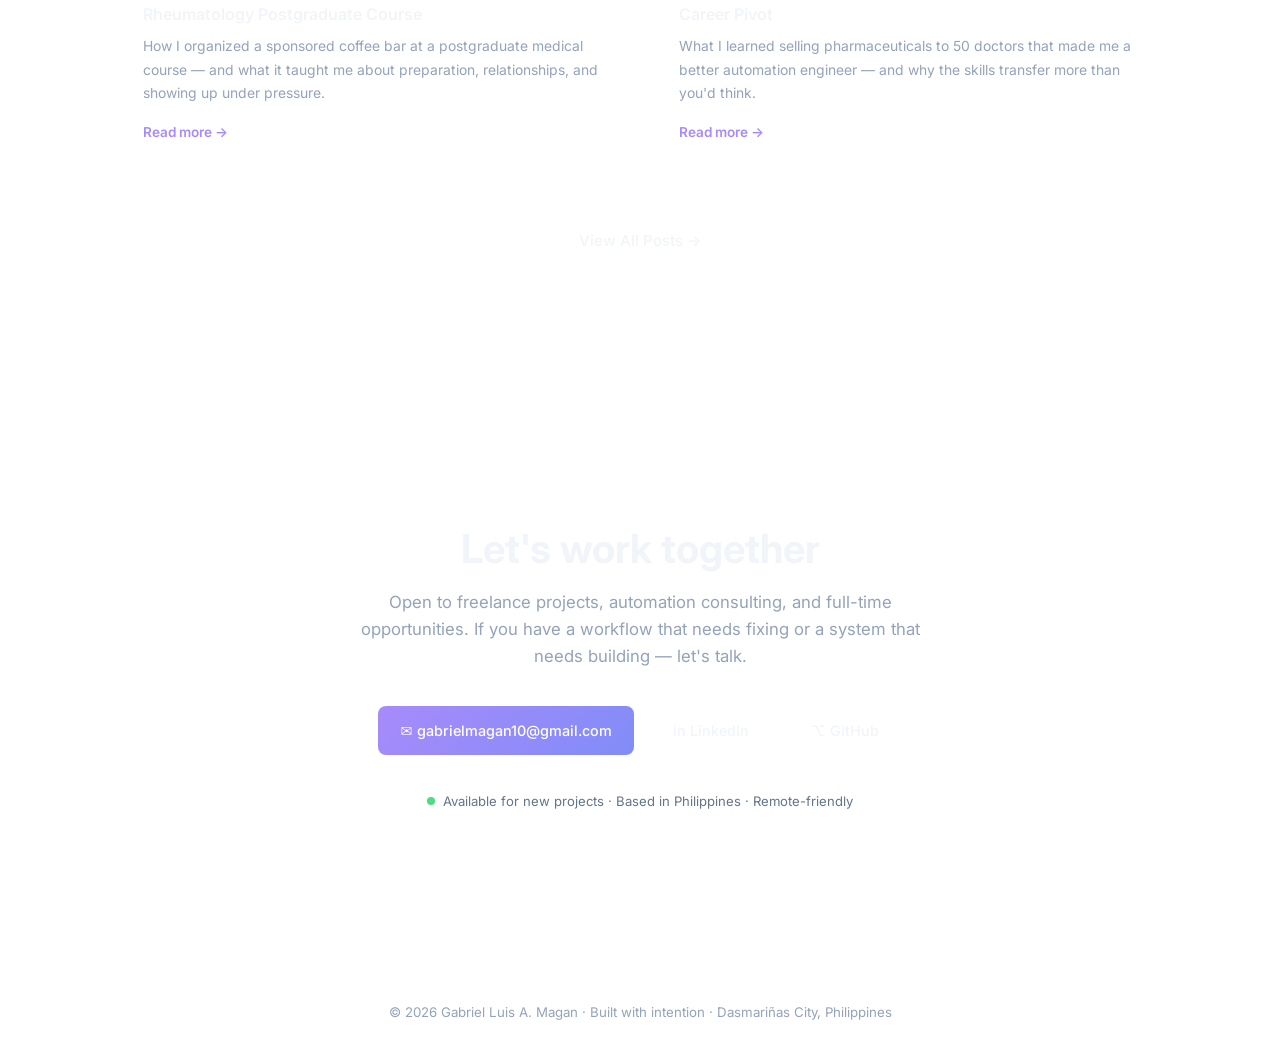
==== commit 06bf511b: "Add hero photo, fix LinkedIn URL - Hero section now shows circular profile photo with purple gradien" ====
--- a/index.html
+++ b/index.html
@@ -42,7 +42,8 @@
     <div class="shape shape-3"></div>
   </div>
   <div class="container">
-    <div class="hero-content">
+    <div class="hero-layout">
+      <div class="hero-content">
       <div class="hero-badge">Available for freelance & consulting</div>
       <h1 class="hero-name">Gabriel Luis Magan</h1>
       <p class="hero-title">
@@ -71,7 +72,13 @@
           <div class="stat-label">Projects Shipped</div>
         </div>
       </div>
-    </div>
+      </div><!-- end hero-content -->
+      <div class="hero-photo-wrap">
+        <div class="hero-photo-ring">
+          <img src="photo.jpg" alt="Gabriel Luis Magan" class="hero-photo" />
+        </div>
+      </div>
+    </div><!-- end hero-layout -->
   </div>
 </section>
 
@@ -459,7 +466,7 @@
           <a href="mailto:gabrielmagan10@gmail.com" class="contact-link contact-link-primary">
             ✉ gabrielmagan10@gmail.com
           </a>
-          <a href="https://linkedin.com/in/gabriel-magan" target="_blank" rel="noopener" class="contact-link contact-link-glass">
+          <a href="https://www.linkedin.com/in/gabriel-m-457a3b1b5/" target="_blank" rel="noopener" class="contact-link contact-link-glass">
             in LinkedIn
           </a>
           <a href="https://github.com/individualad3720" target="_blank" rel="noopener" class="contact-link contact-link-glass">
--- a/css/style.css
+++ b/css/style.css
@@ -261,6 +261,38 @@
 }
 .btn-outline:hover { border-color: var(--accent); background: var(--glass-bg); color: var(--text); transform: translateY(-1px); }
 
+/* ── Hero Layout with Photo ── */
+.hero-layout {
+  display: flex;
+  align-items: center;
+  justify-content: space-between;
+  gap: 48px;
+}
+
+.hero-photo-wrap {
+  flex-shrink: 0;
+  position: relative;
+  z-index: 1;
+}
+
+.hero-photo-ring {
+  width: 280px;
+  height: 280px;
+  border-radius: 50%;
+  padding: 4px;
+  background: linear-gradient(135deg, var(--accent), var(--accent2), transparent);
+  box-shadow: 0 0 40px var(--accent-glow);
+}
+
+.hero-photo {
+  width: 100%;
+  height: 100%;
+  border-radius: 50%;
+  object-fit: cover;
+  object-position: top center;
+  border: 3px solid rgba(15, 12, 41, 0.8);
+}
+
 .hero-stats {
   display: flex;
   gap: 40px;
@@ -601,6 +633,8 @@
   .nav-links.open { display: flex; }
   .nav-toggle { display: flex; }
 
+  .hero-layout { flex-direction: column-reverse; gap: 32px; }
+  .hero-photo-ring { width: 180px; height: 180px; }
   .about-grid { grid-template-columns: 1fr; gap: 40px; }
   .timeline { padding-left: 20px; }
   .contact-card { padding: 36px 24px; }
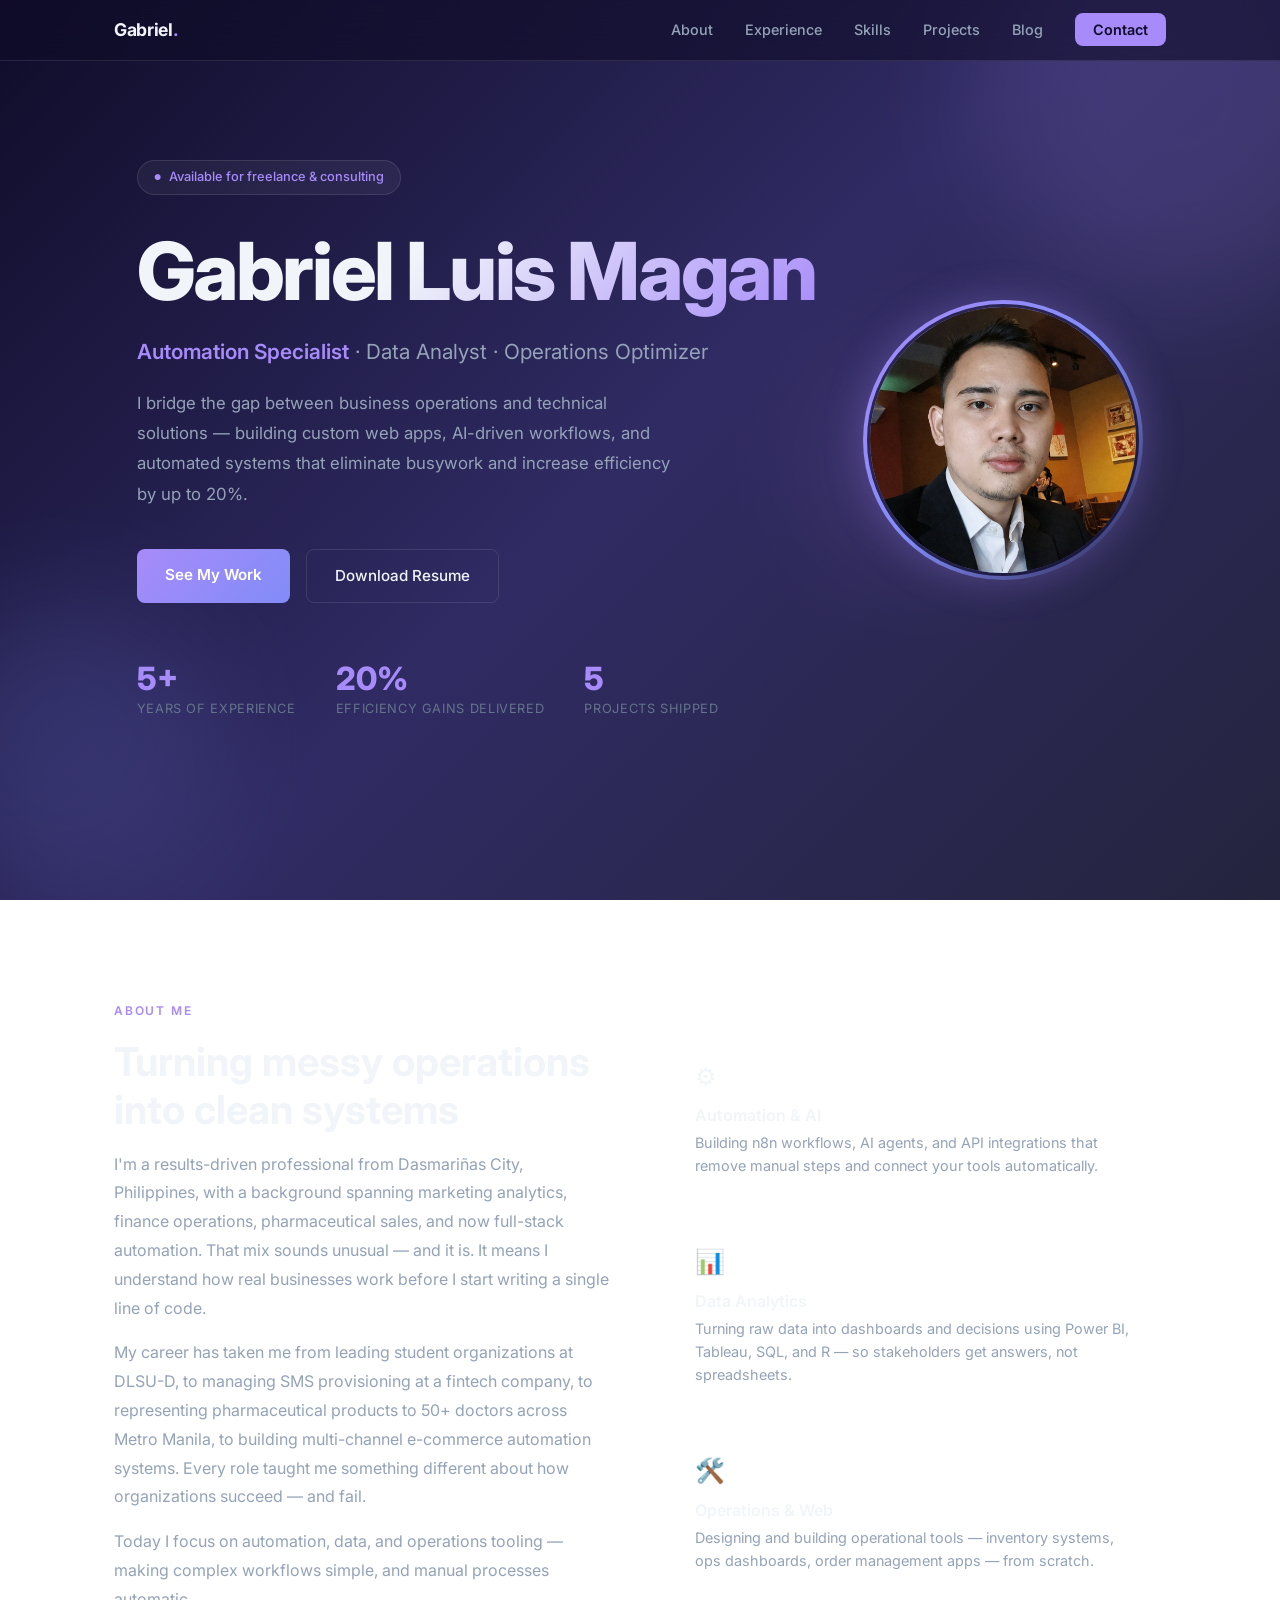
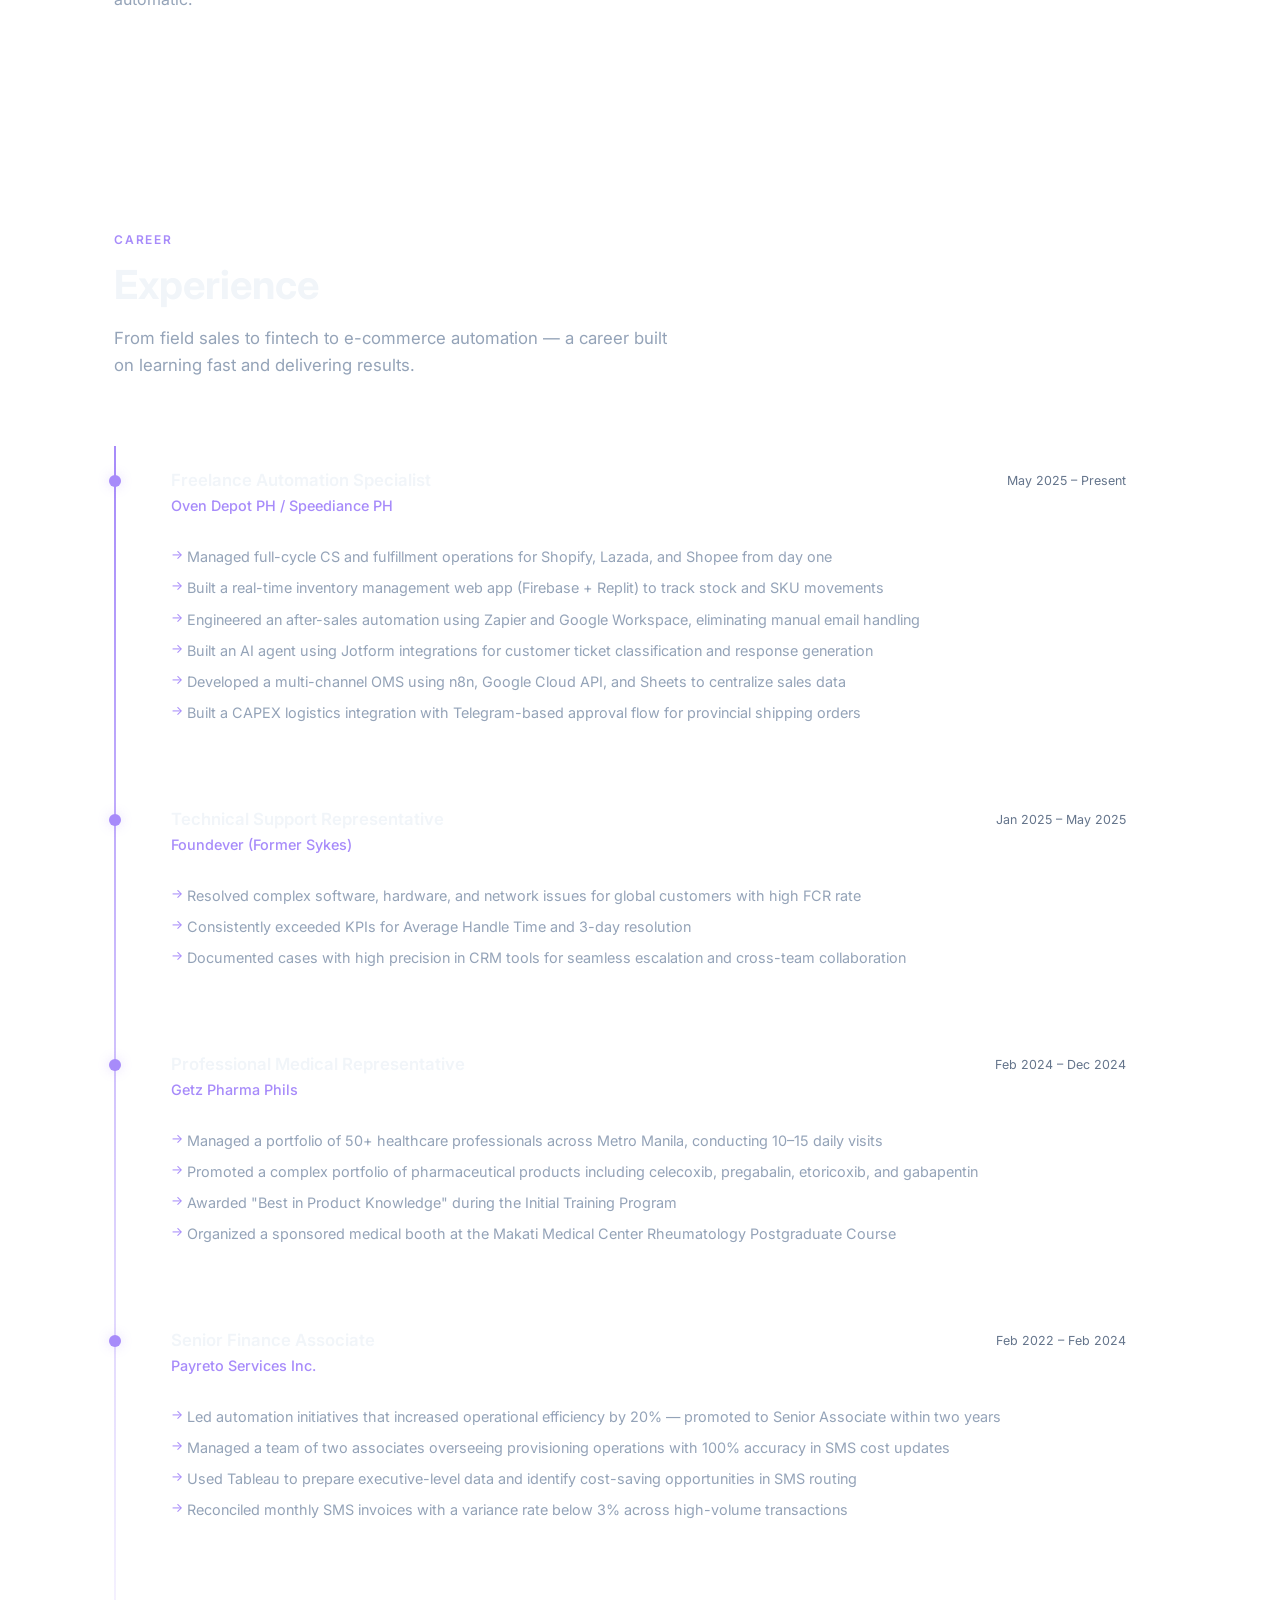
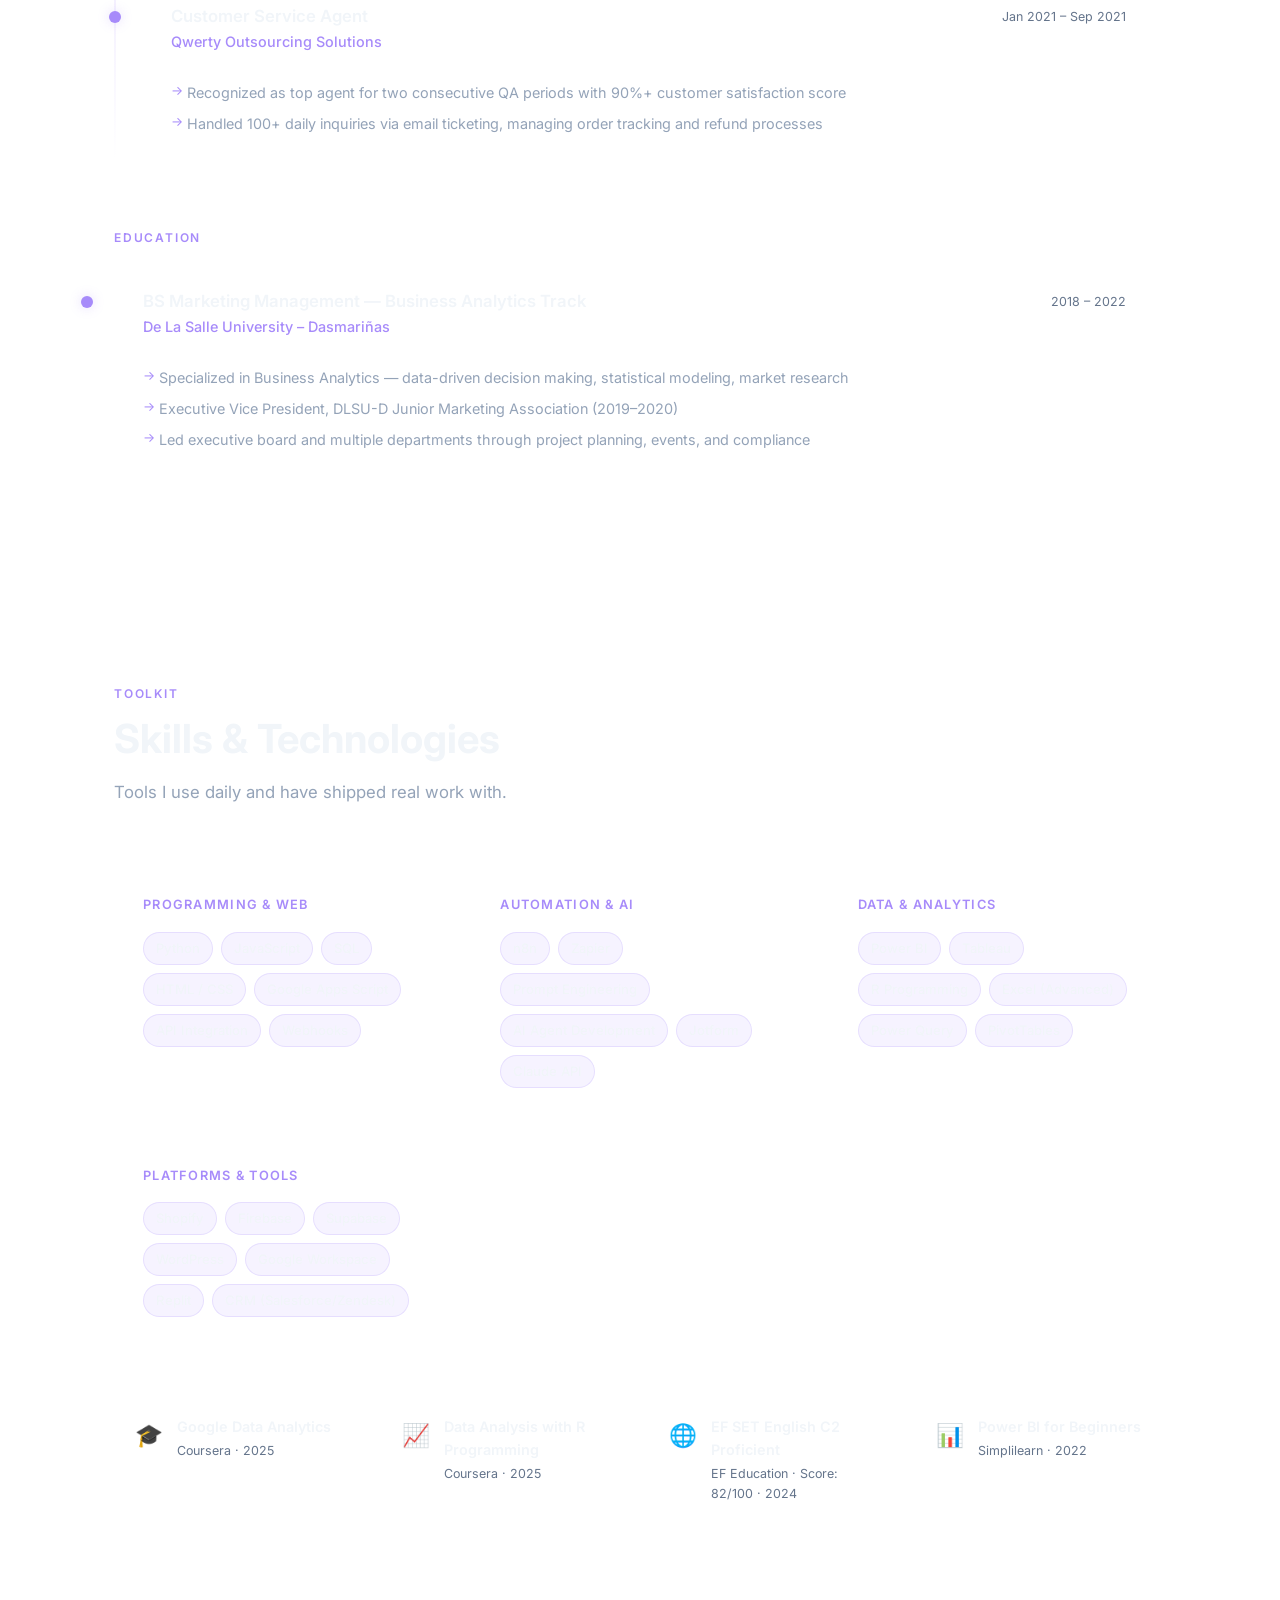
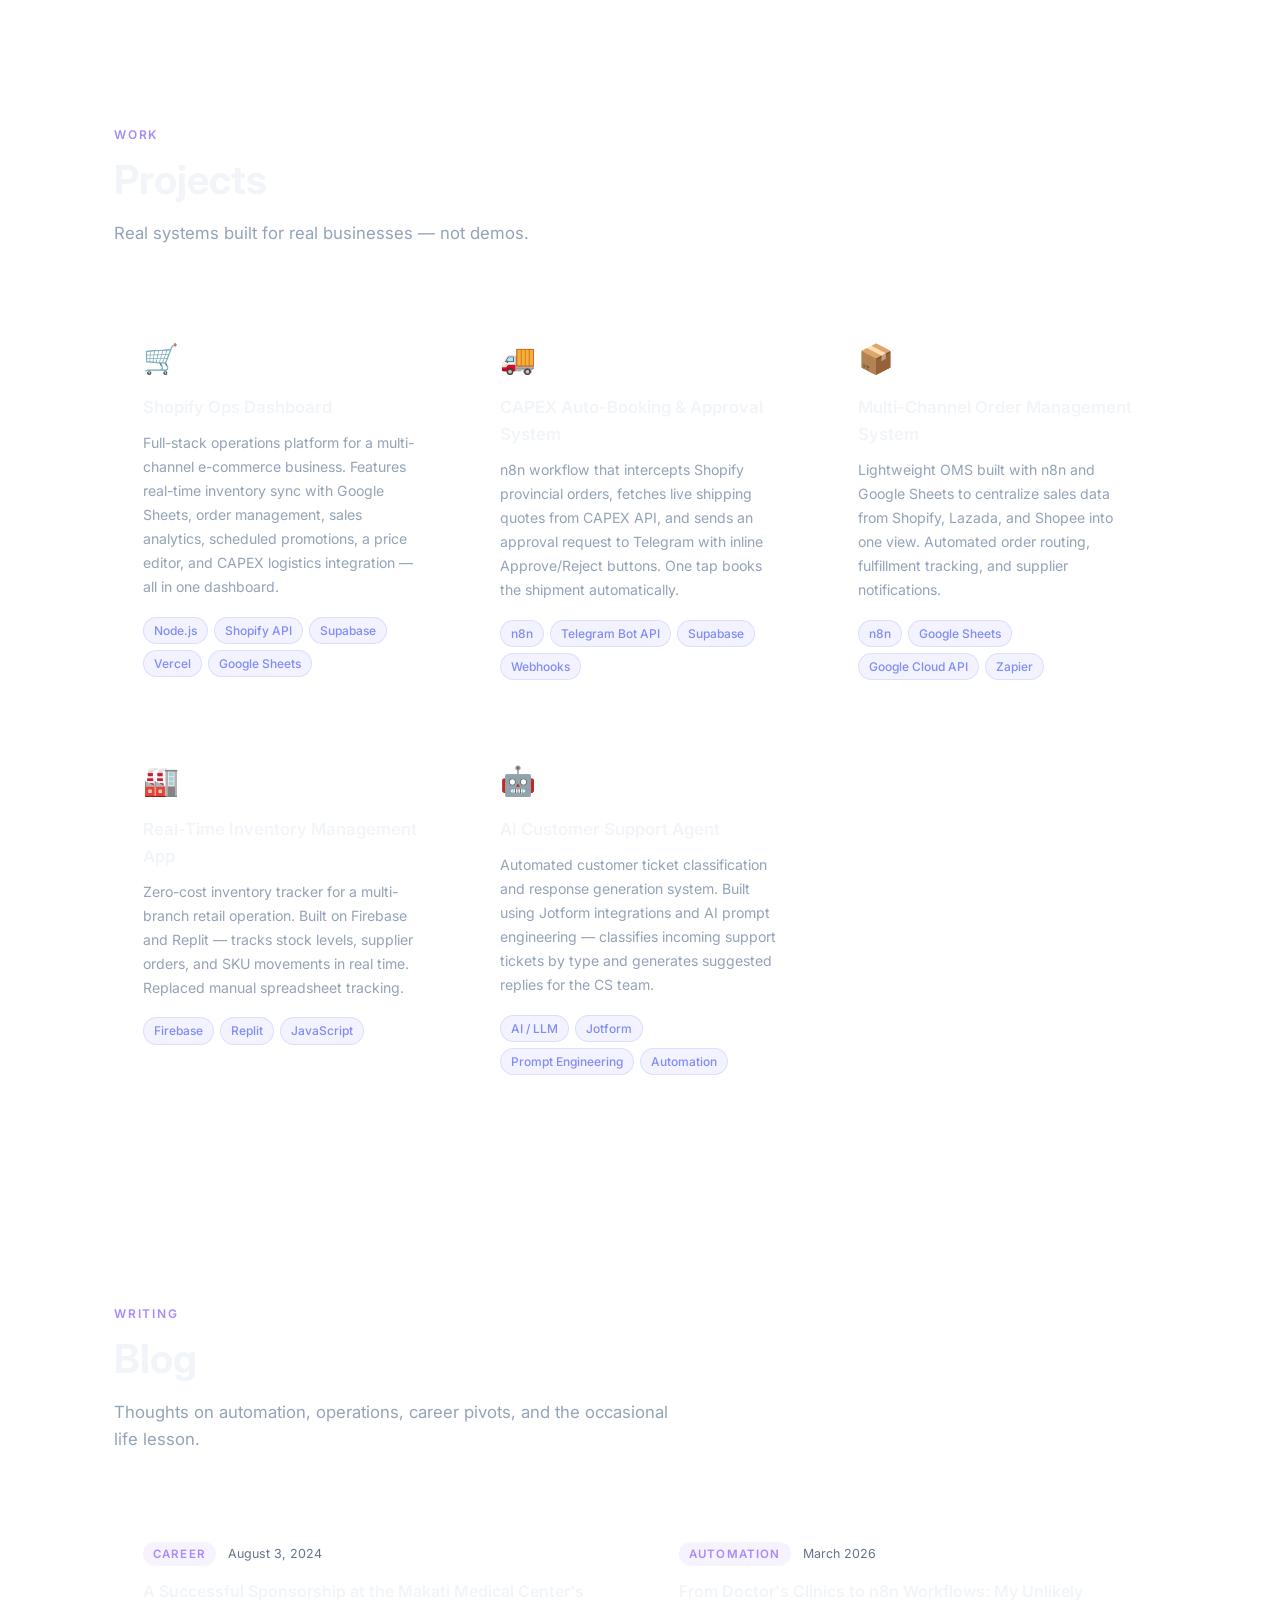
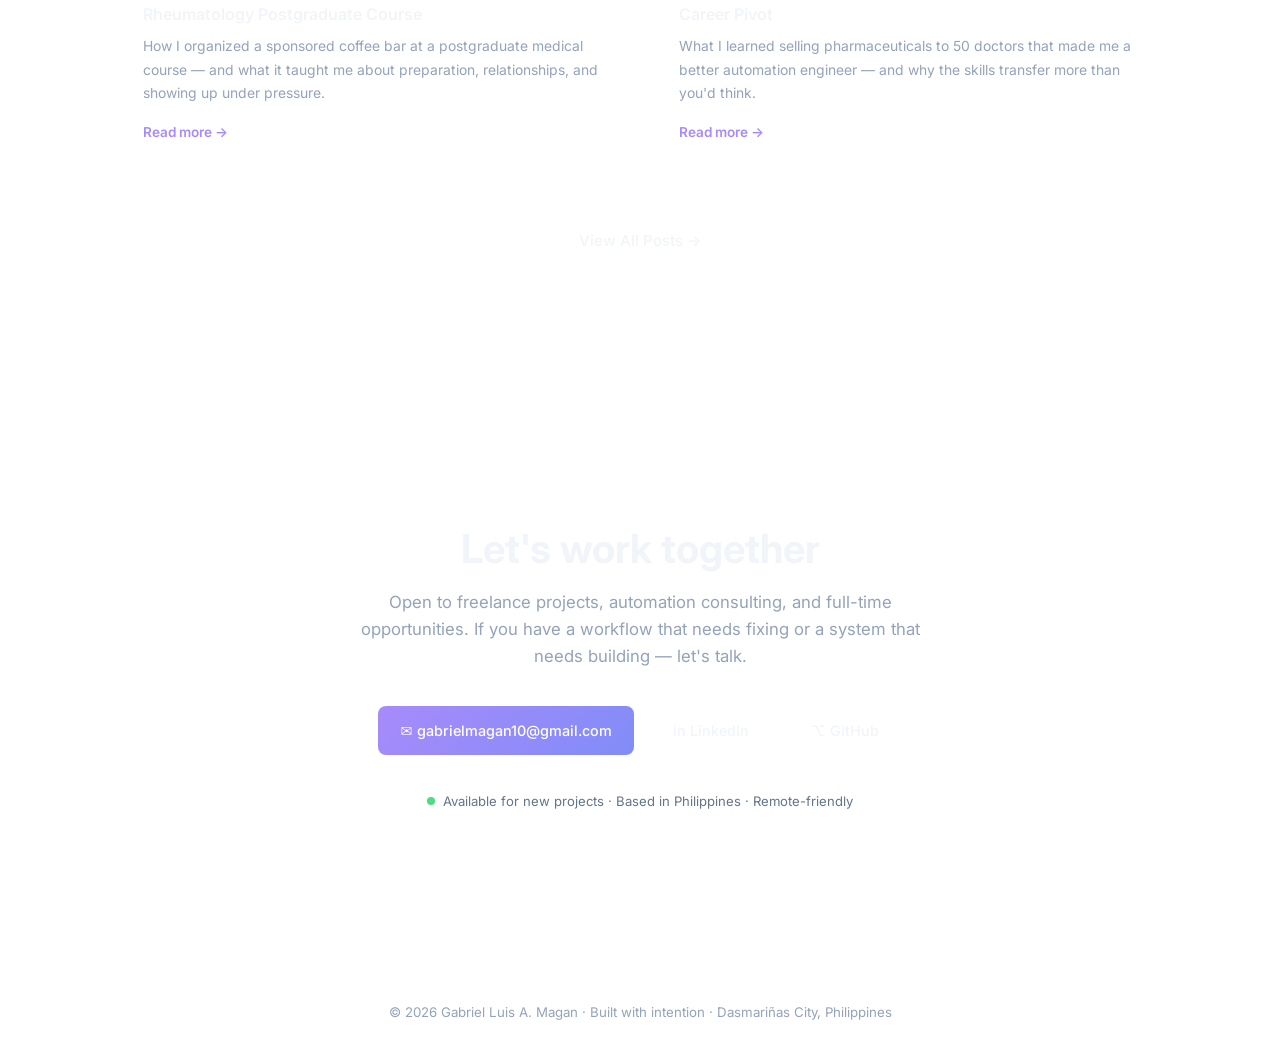
==== commit 2481b4d2: "Use photo.png in hero section" ====
--- a/index.html
+++ b/index.html
@@ -75,7 +75,7 @@
       </div><!-- end hero-content -->
       <div class="hero-photo-wrap">
         <div class="hero-photo-ring">
-          <img src="photo.jpg" alt="Gabriel Luis Magan" class="hero-photo" />
+          <img src="photo.png" alt="Gabriel Luis Magan" class="hero-photo" />
         </div>
       </div>
     </div><!-- end hero-layout -->
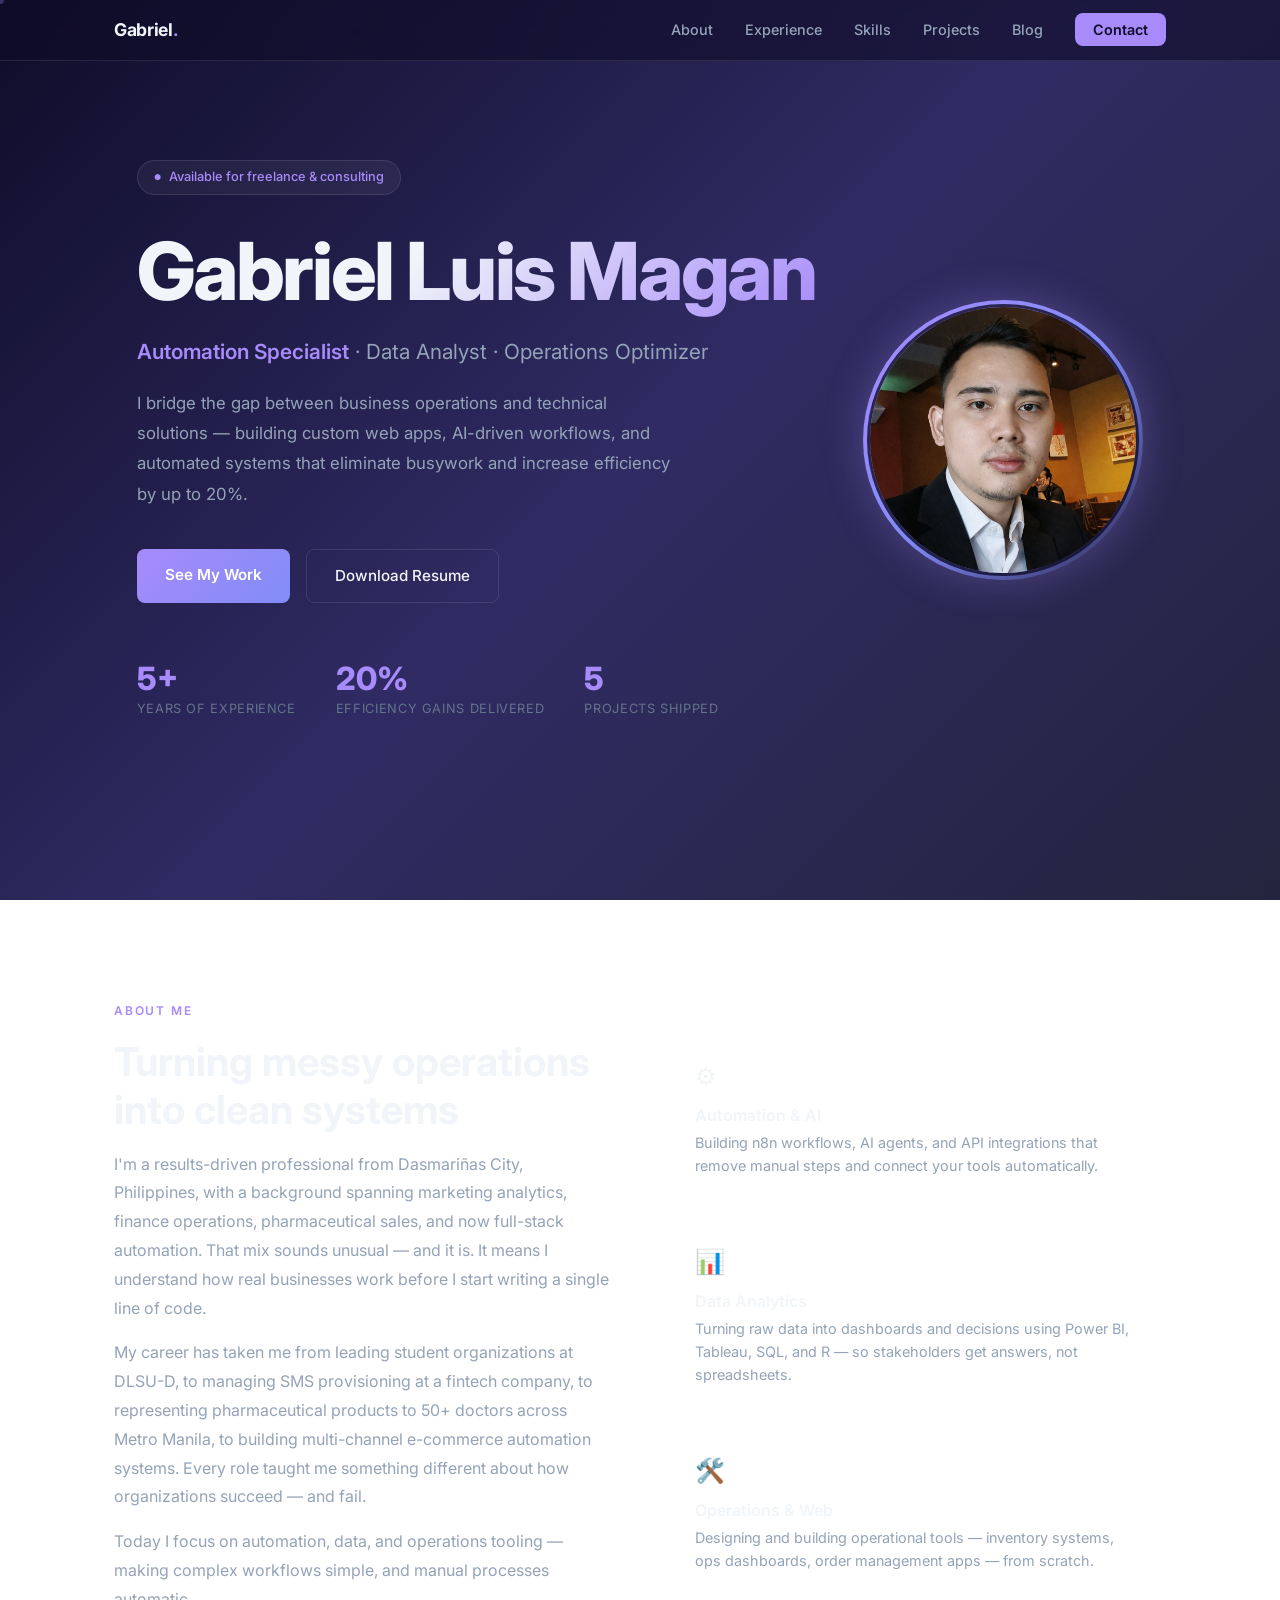
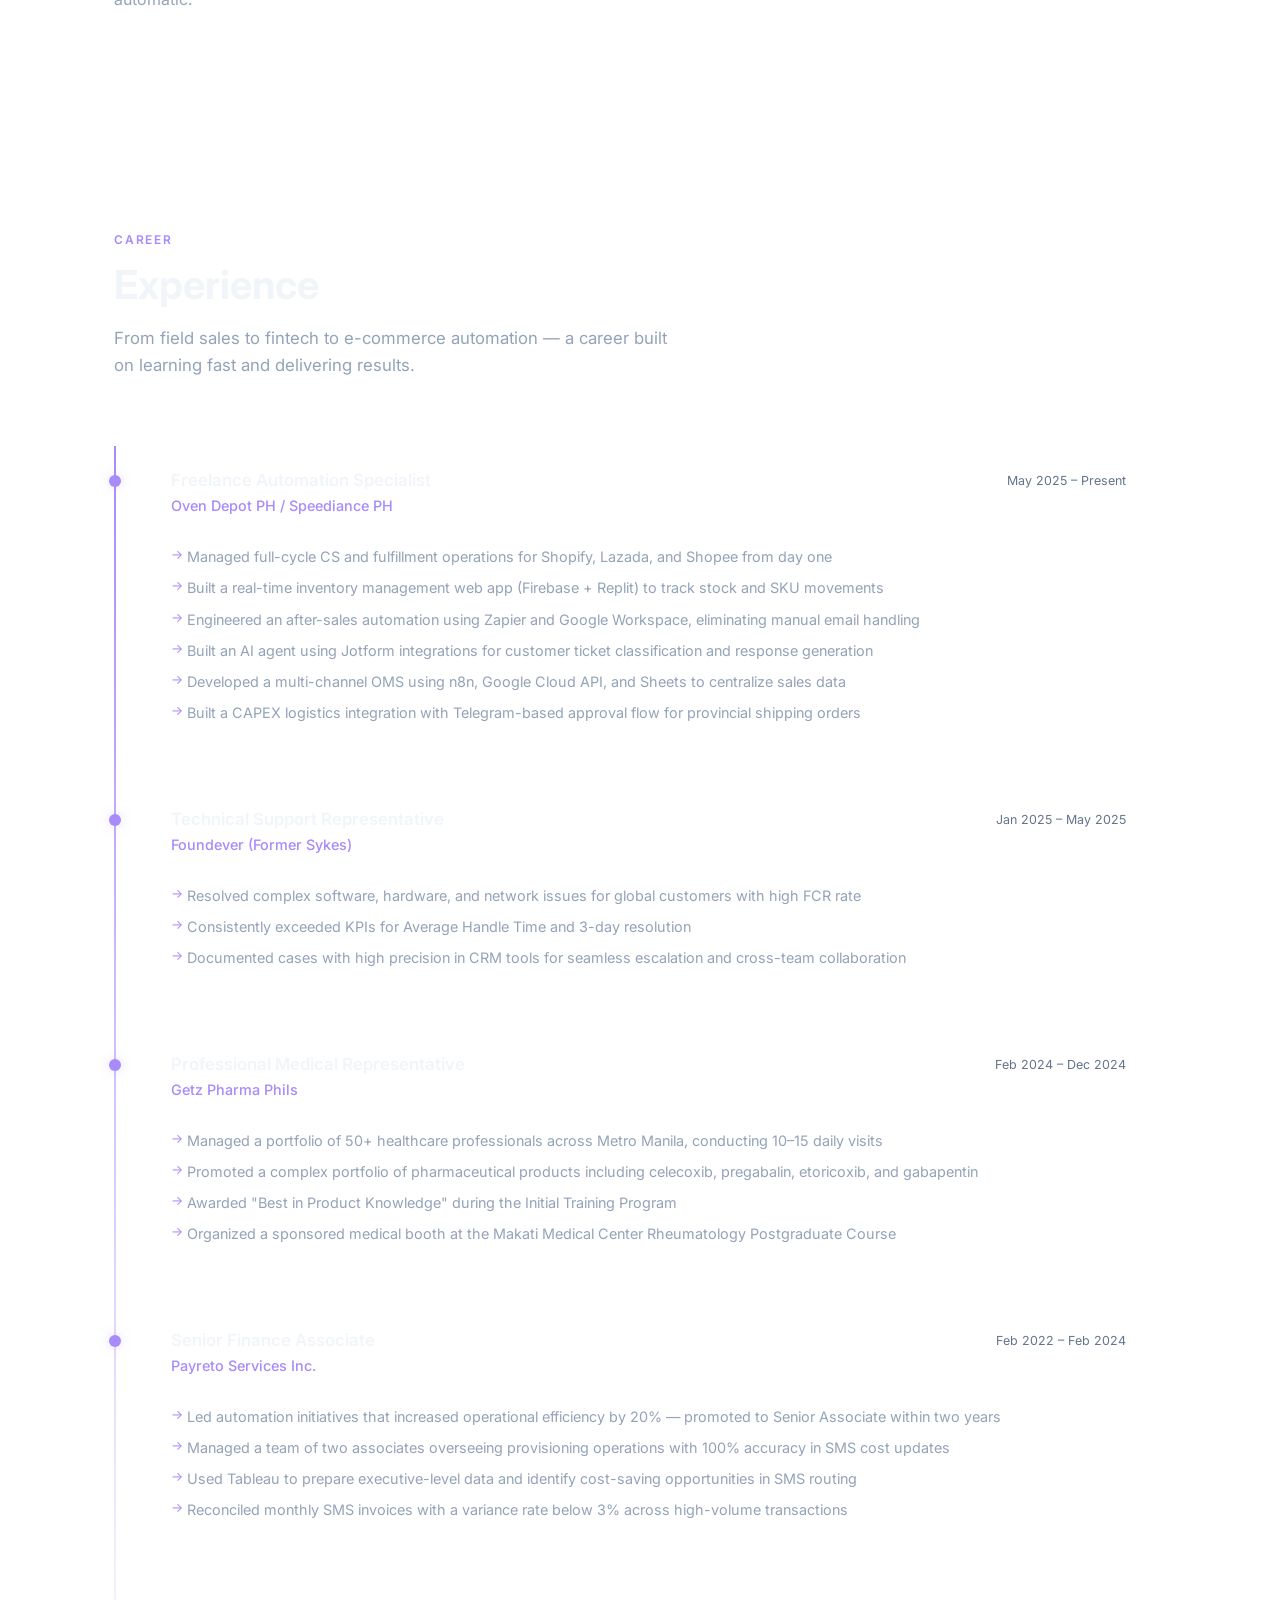
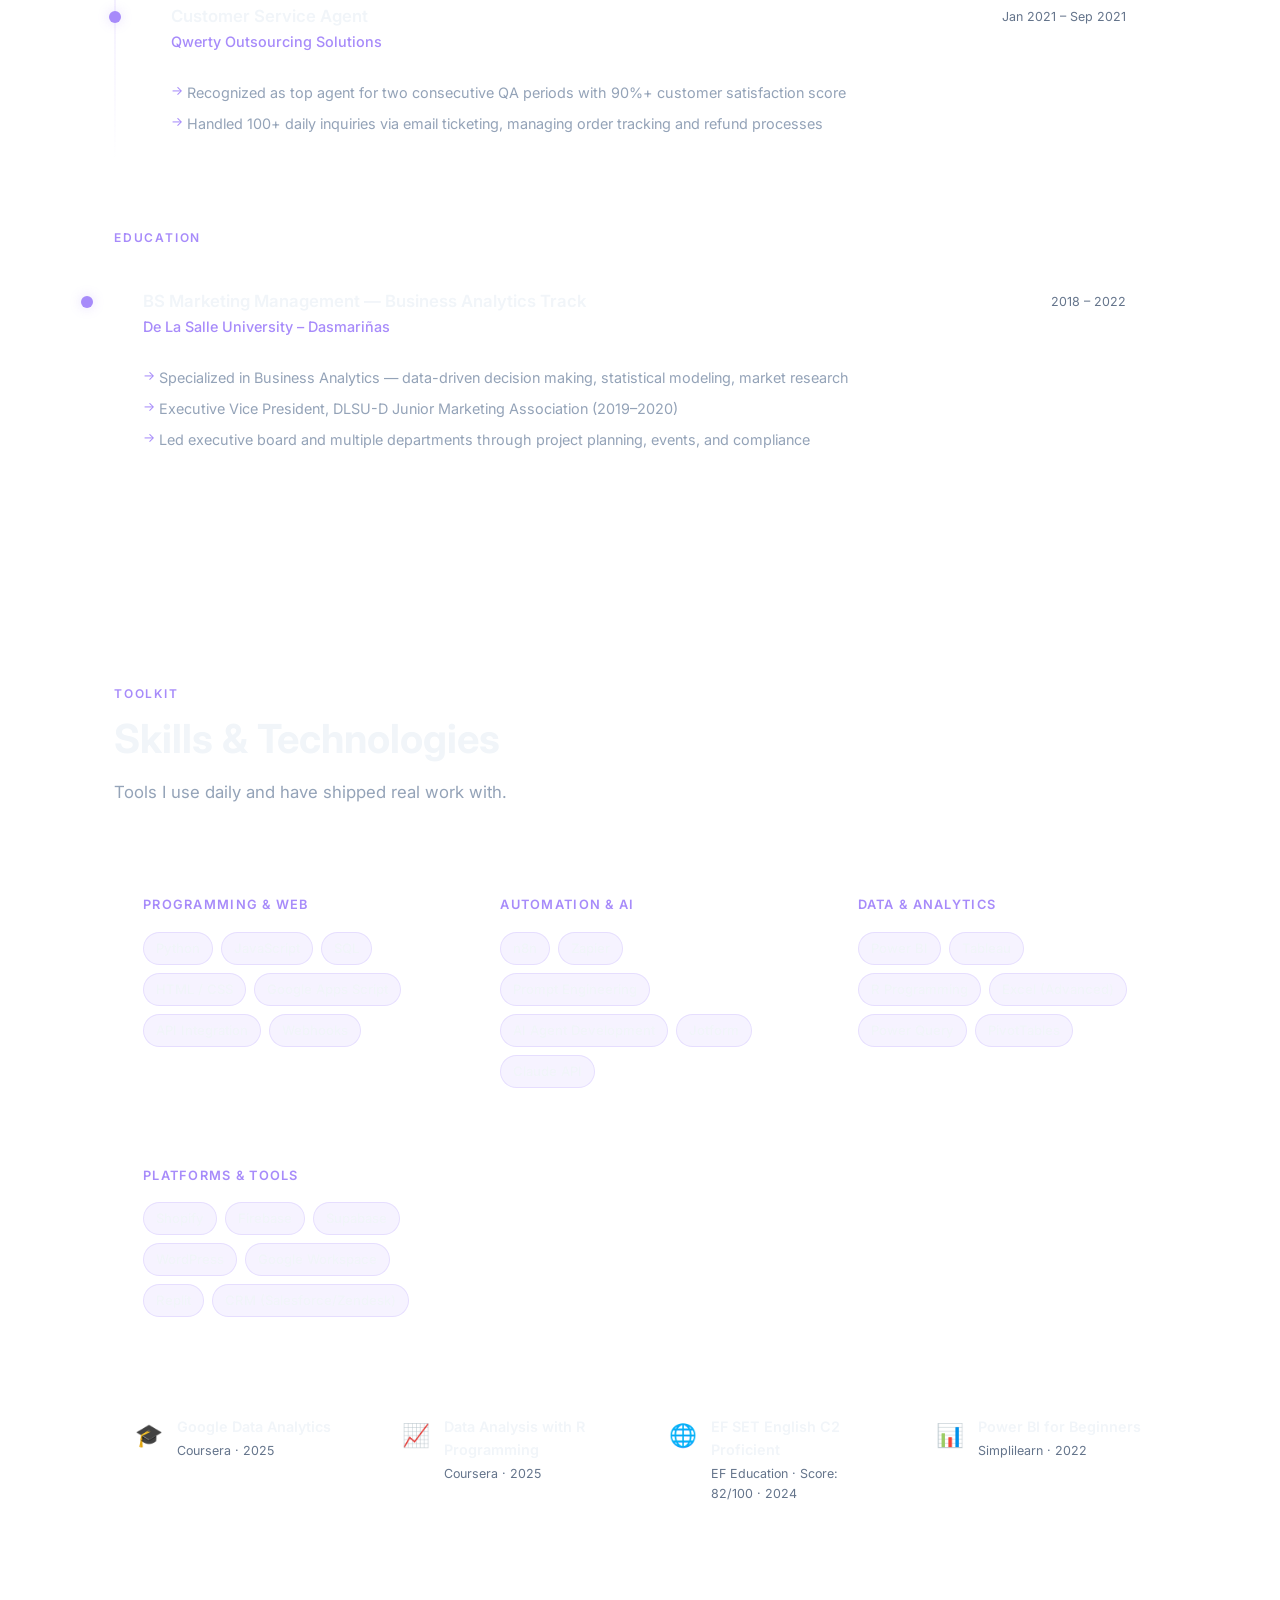
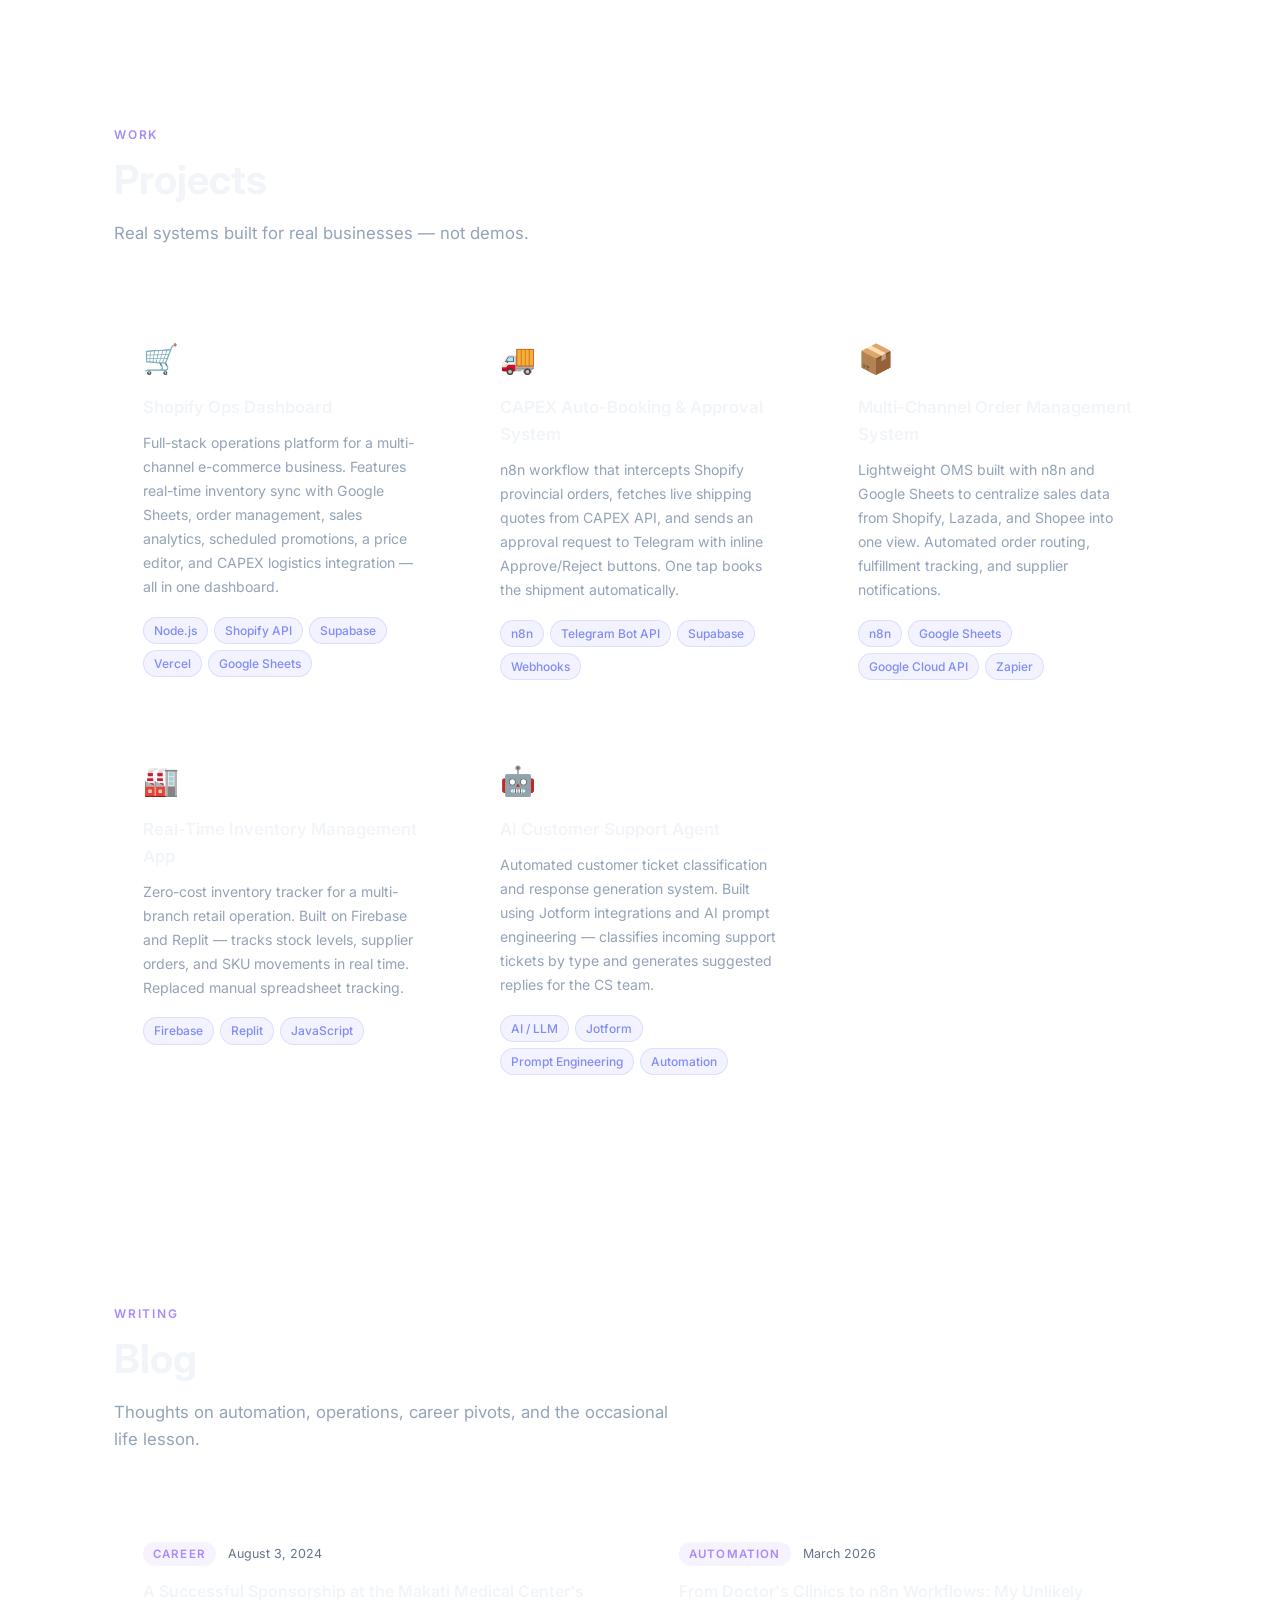
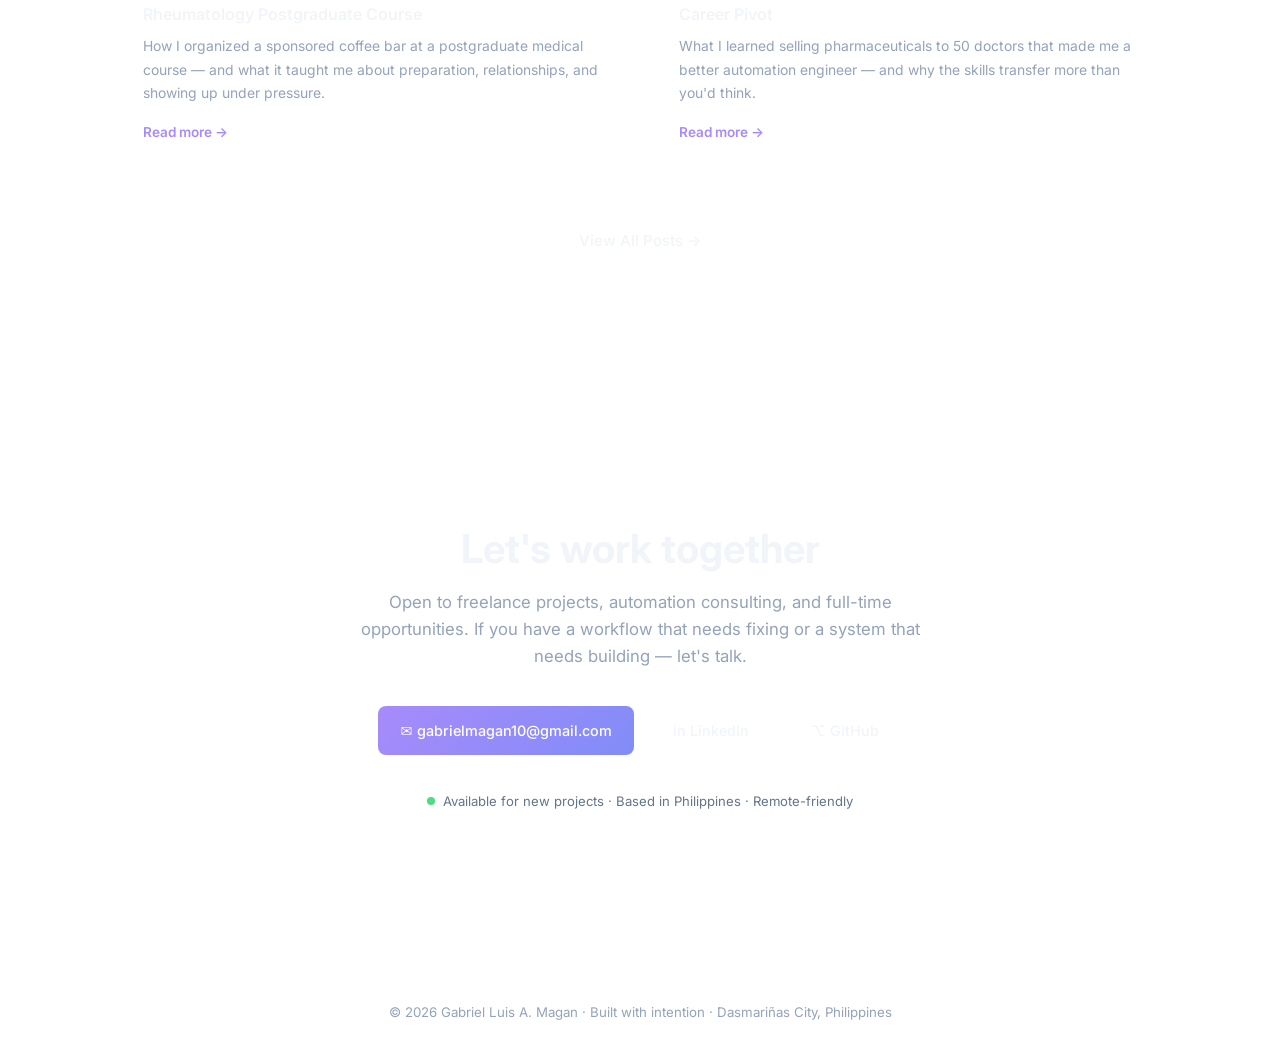
==== commit 489ea974: "Add particle network animation - 70 floating dots with connecting lines - Dots breathe (pulse opacit" ====
--- a/index.html
+++ b/index.html
@@ -36,11 +36,6 @@
      HERO
 ══════════════════════════════════════ -->
 <section id="hero">
-  <div class="shapes">
-    <div class="shape shape-1"></div>
-    <div class="shape shape-2"></div>
-    <div class="shape shape-3"></div>
-  </div>
   <div class="container">
     <div class="hero-layout">
       <div class="hero-content">
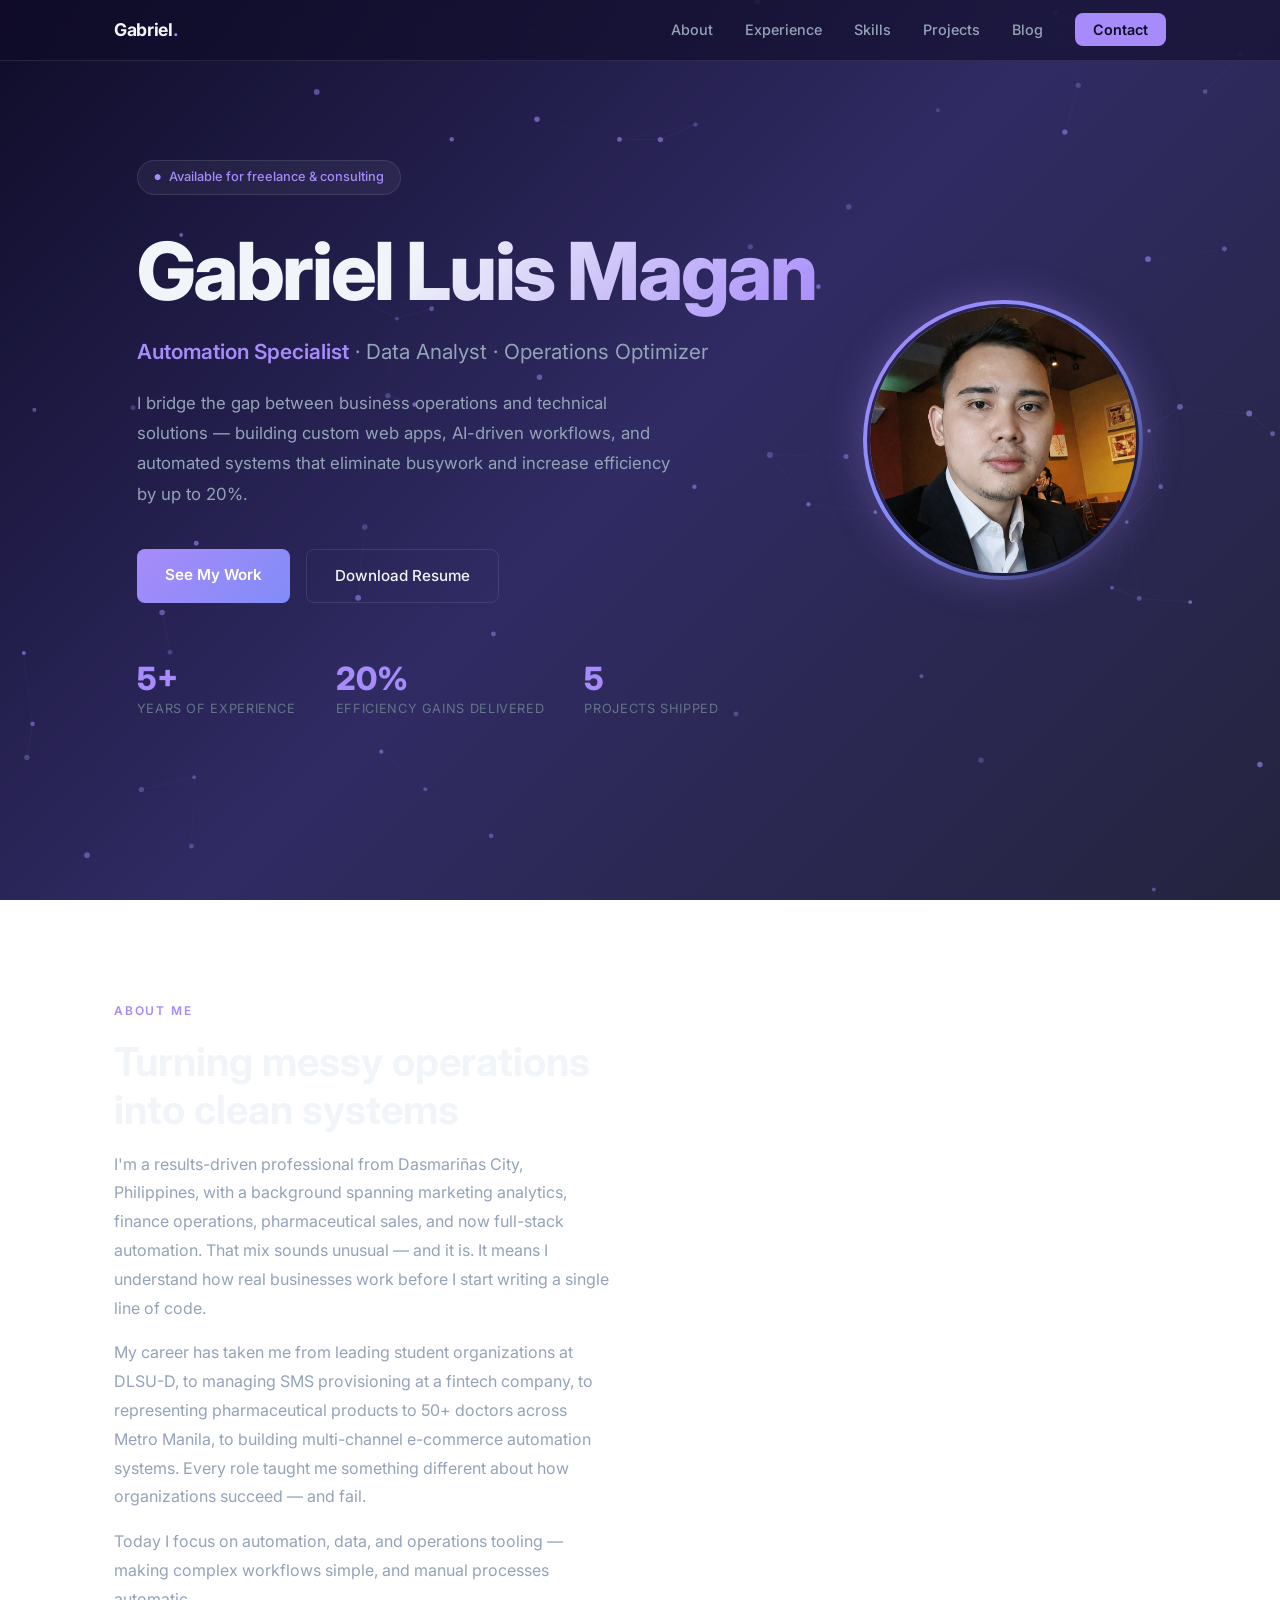
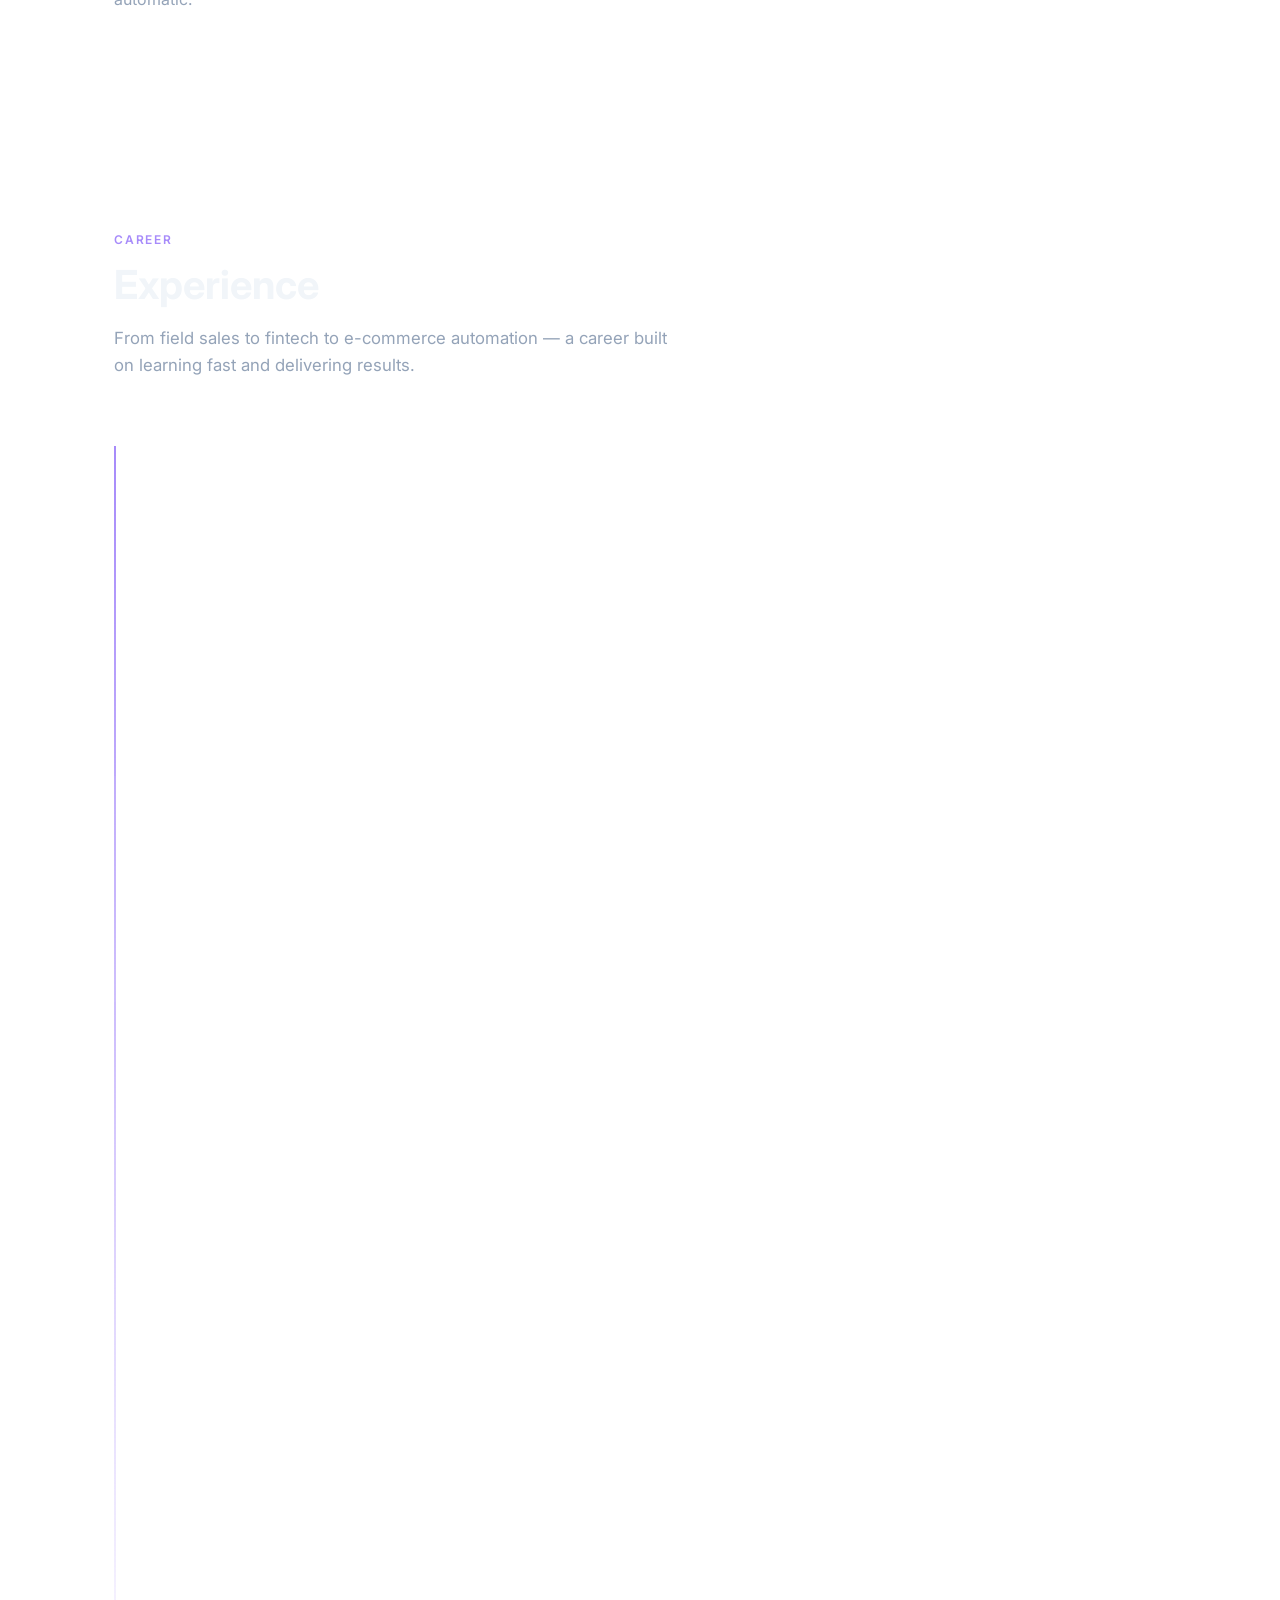
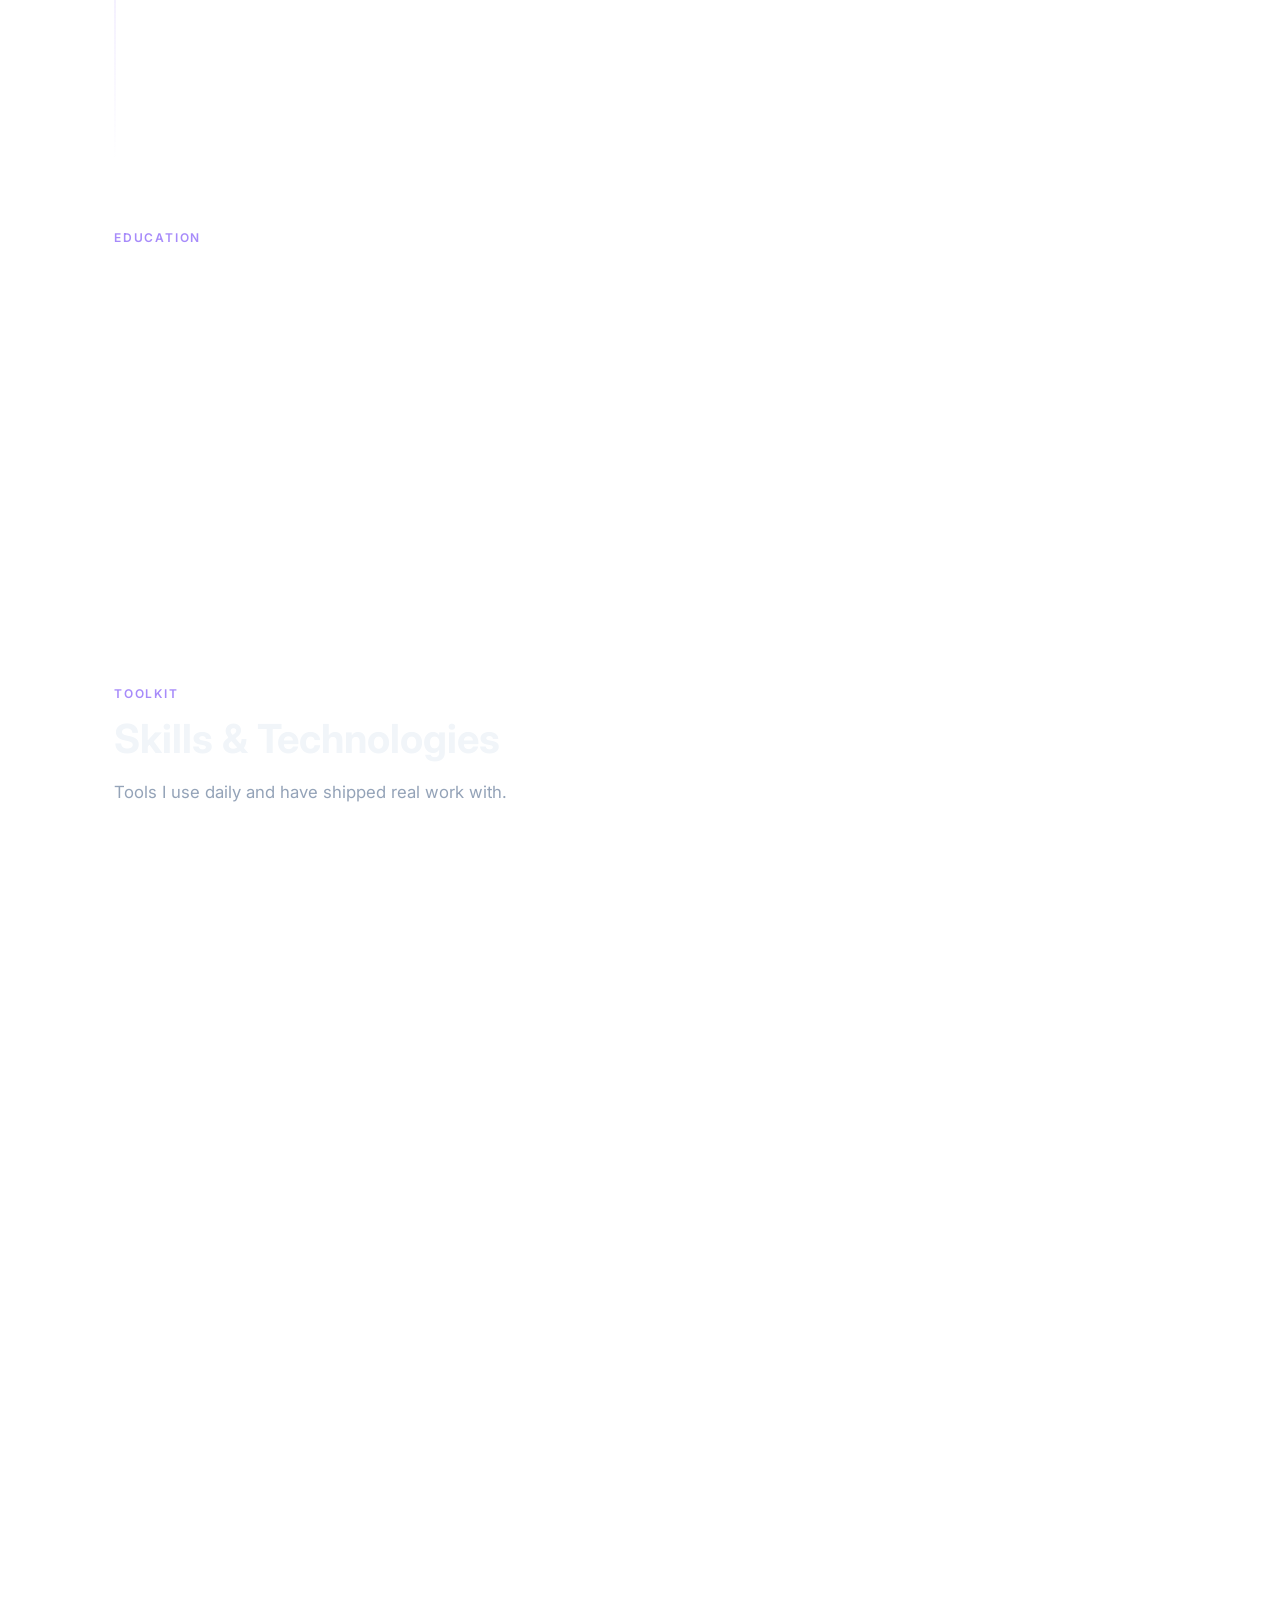
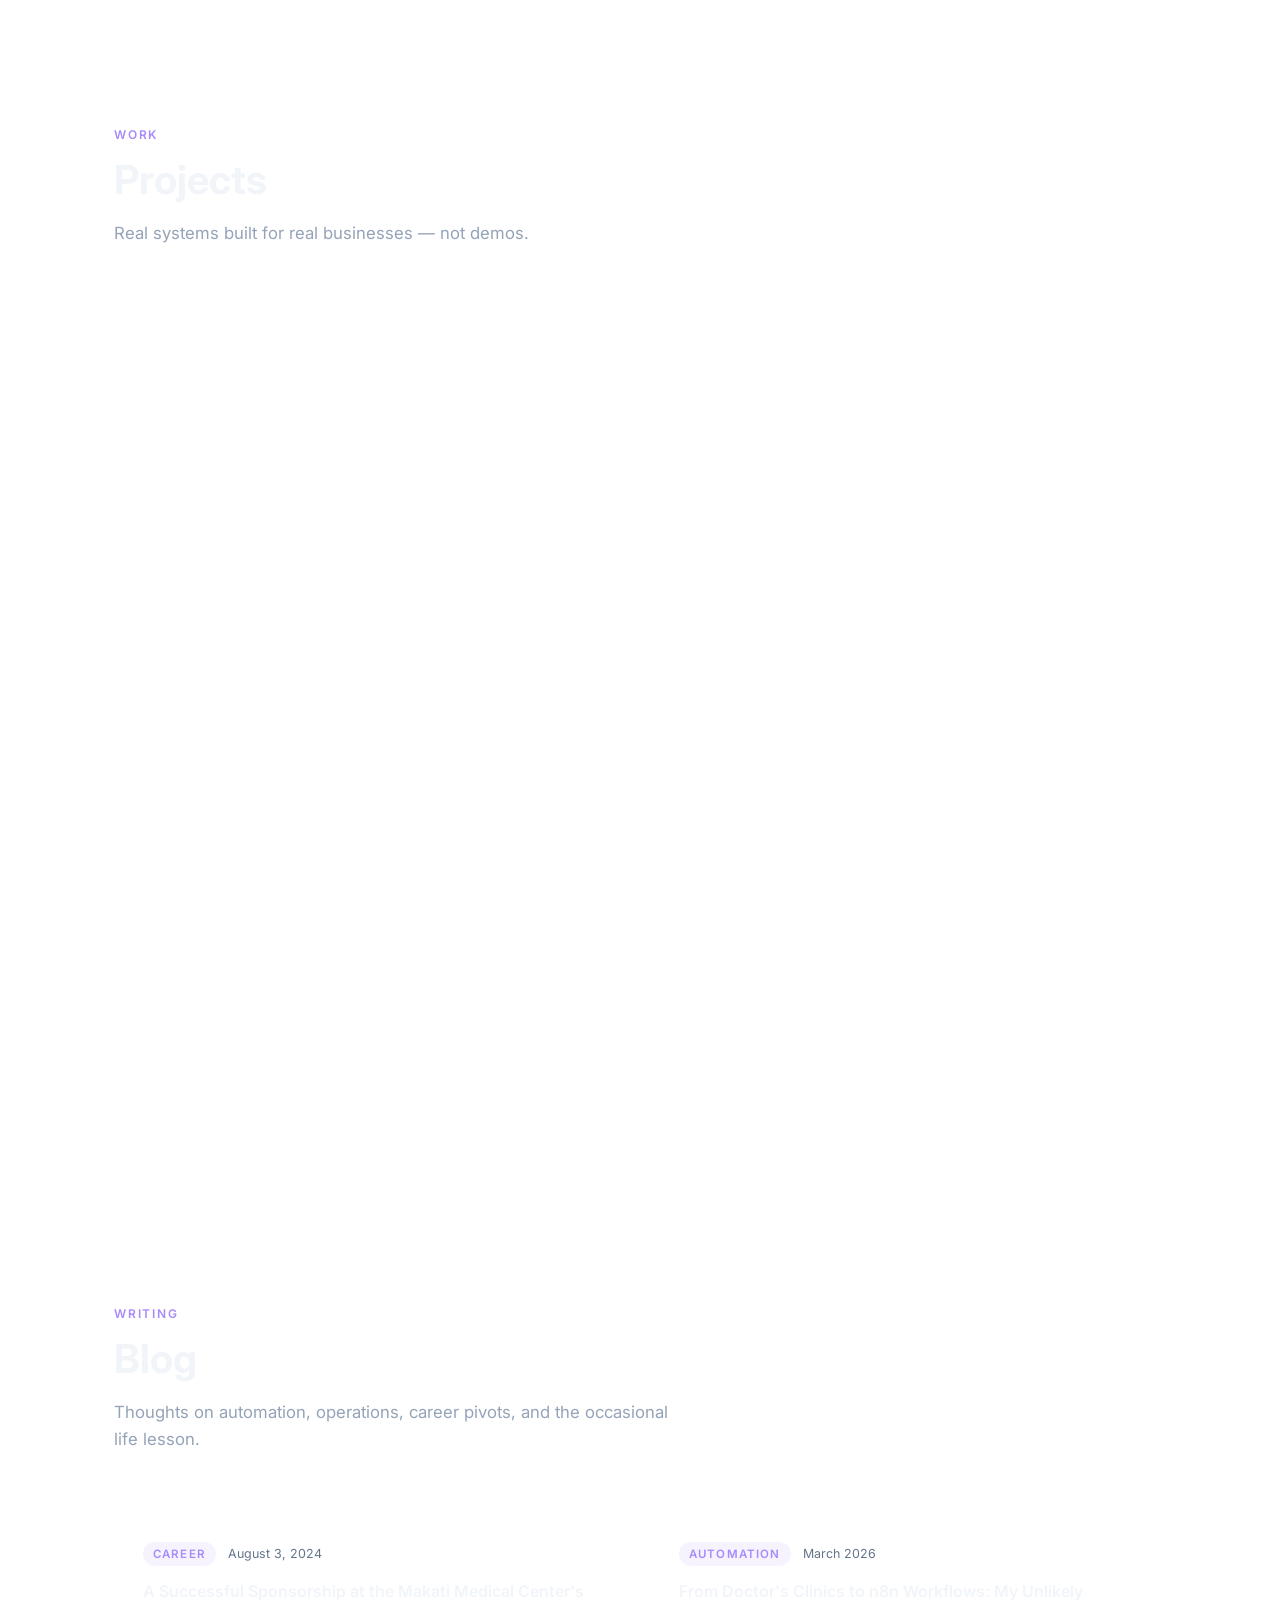
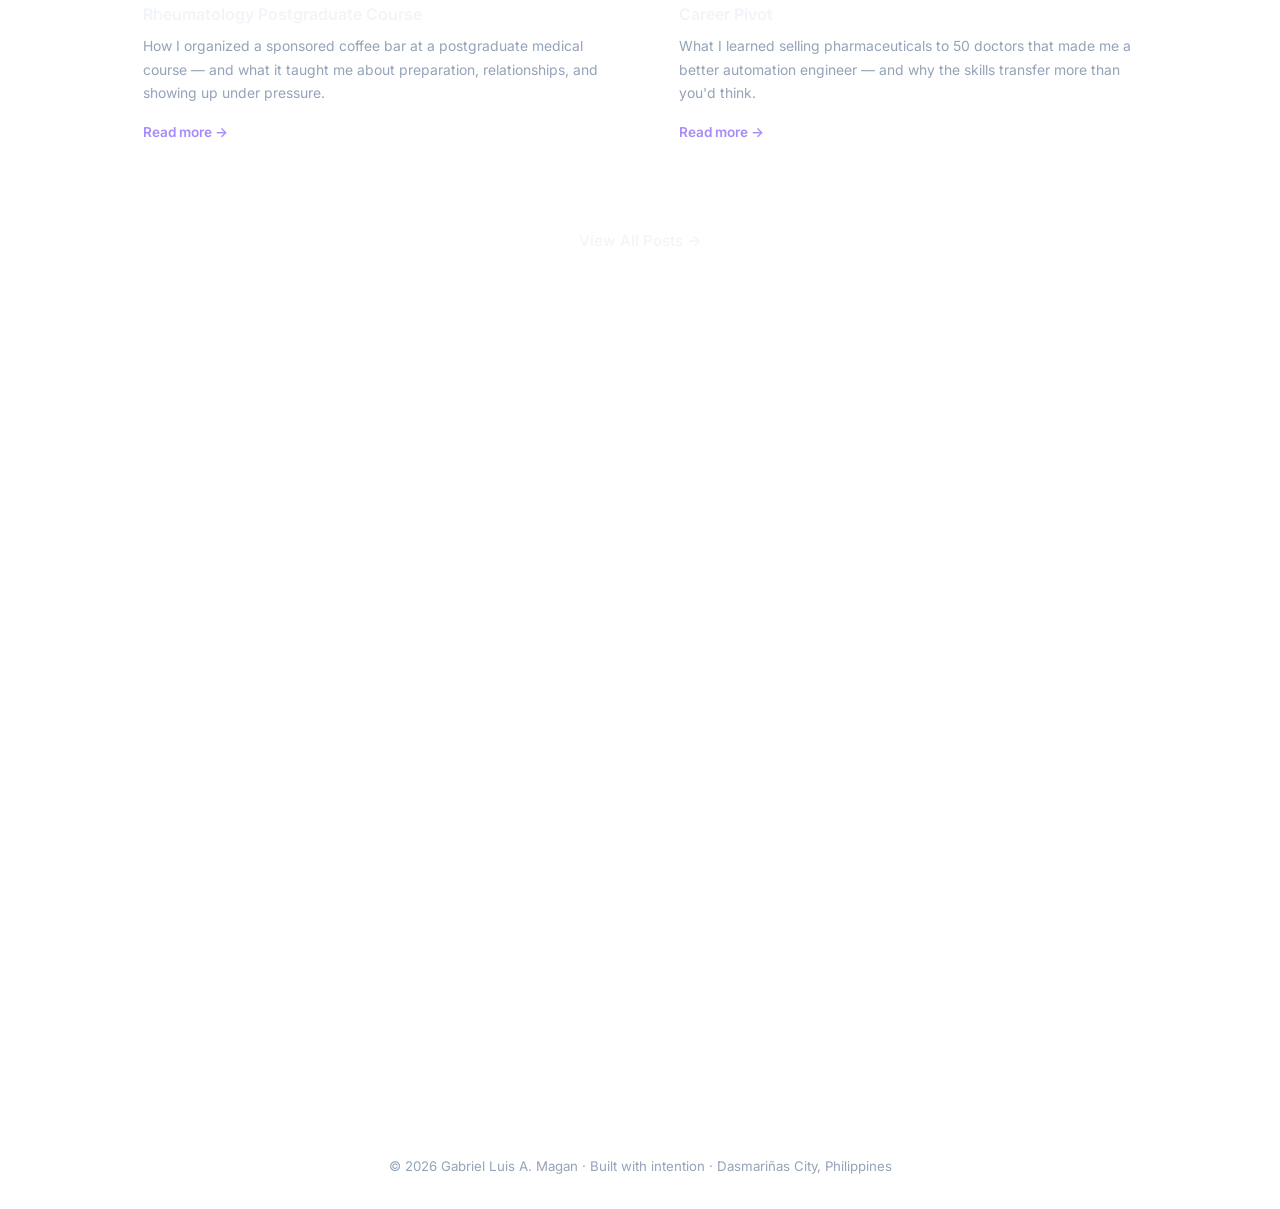
==== commit e7cf1fdb: "Add Calendly, Facebook page, update contact section - Book a Free Discovery Call button (Calendly) -" ====
--- a/index.html
+++ b/index.html
@@ -454,16 +454,22 @@
       <div class="glass contact-card">
         <h2>Let's work together</h2>
         <p>
-          Open to freelance projects, automation consulting, and full-time opportunities.
-          If you have a workflow that needs fixing or a system that needs building — let's talk.
-        </p>
+          I help businesses eliminate manual work through automation and AI systems.
+          Book a free 30-minute discovery call and let's figure out what we can automate for you.
+        </p>
+        <a href="https://calendly.com/gabrielmagan10/automation-discovery-call" target="_blank" rel="noopener" class="btn-primary" style="display:inline-block;margin-bottom:32px;font-size:1rem;padding:16px 36px">
+          📅 Book a Free Discovery Call
+        </a>
         <div class="contact-links">
-          <a href="mailto:gabrielmagan10@gmail.com" class="contact-link contact-link-primary">
+          <a href="mailto:gabrielmagan10@gmail.com" class="contact-link contact-link-glass">
             ✉ gabrielmagan10@gmail.com
           </a>
           <a href="https://www.linkedin.com/in/gabriel-m-457a3b1b5/" target="_blank" rel="noopener" class="contact-link contact-link-glass">
             in LinkedIn
           </a>
+          <a href="https://www.facebook.com/automationsystemsco/" target="_blank" rel="noopener" class="contact-link contact-link-glass">
+            f Facebook Page
+          </a>
           <a href="https://github.com/individualad3720" target="_blank" rel="noopener" class="contact-link contact-link-glass">
             ⌥ GitHub
           </a>
